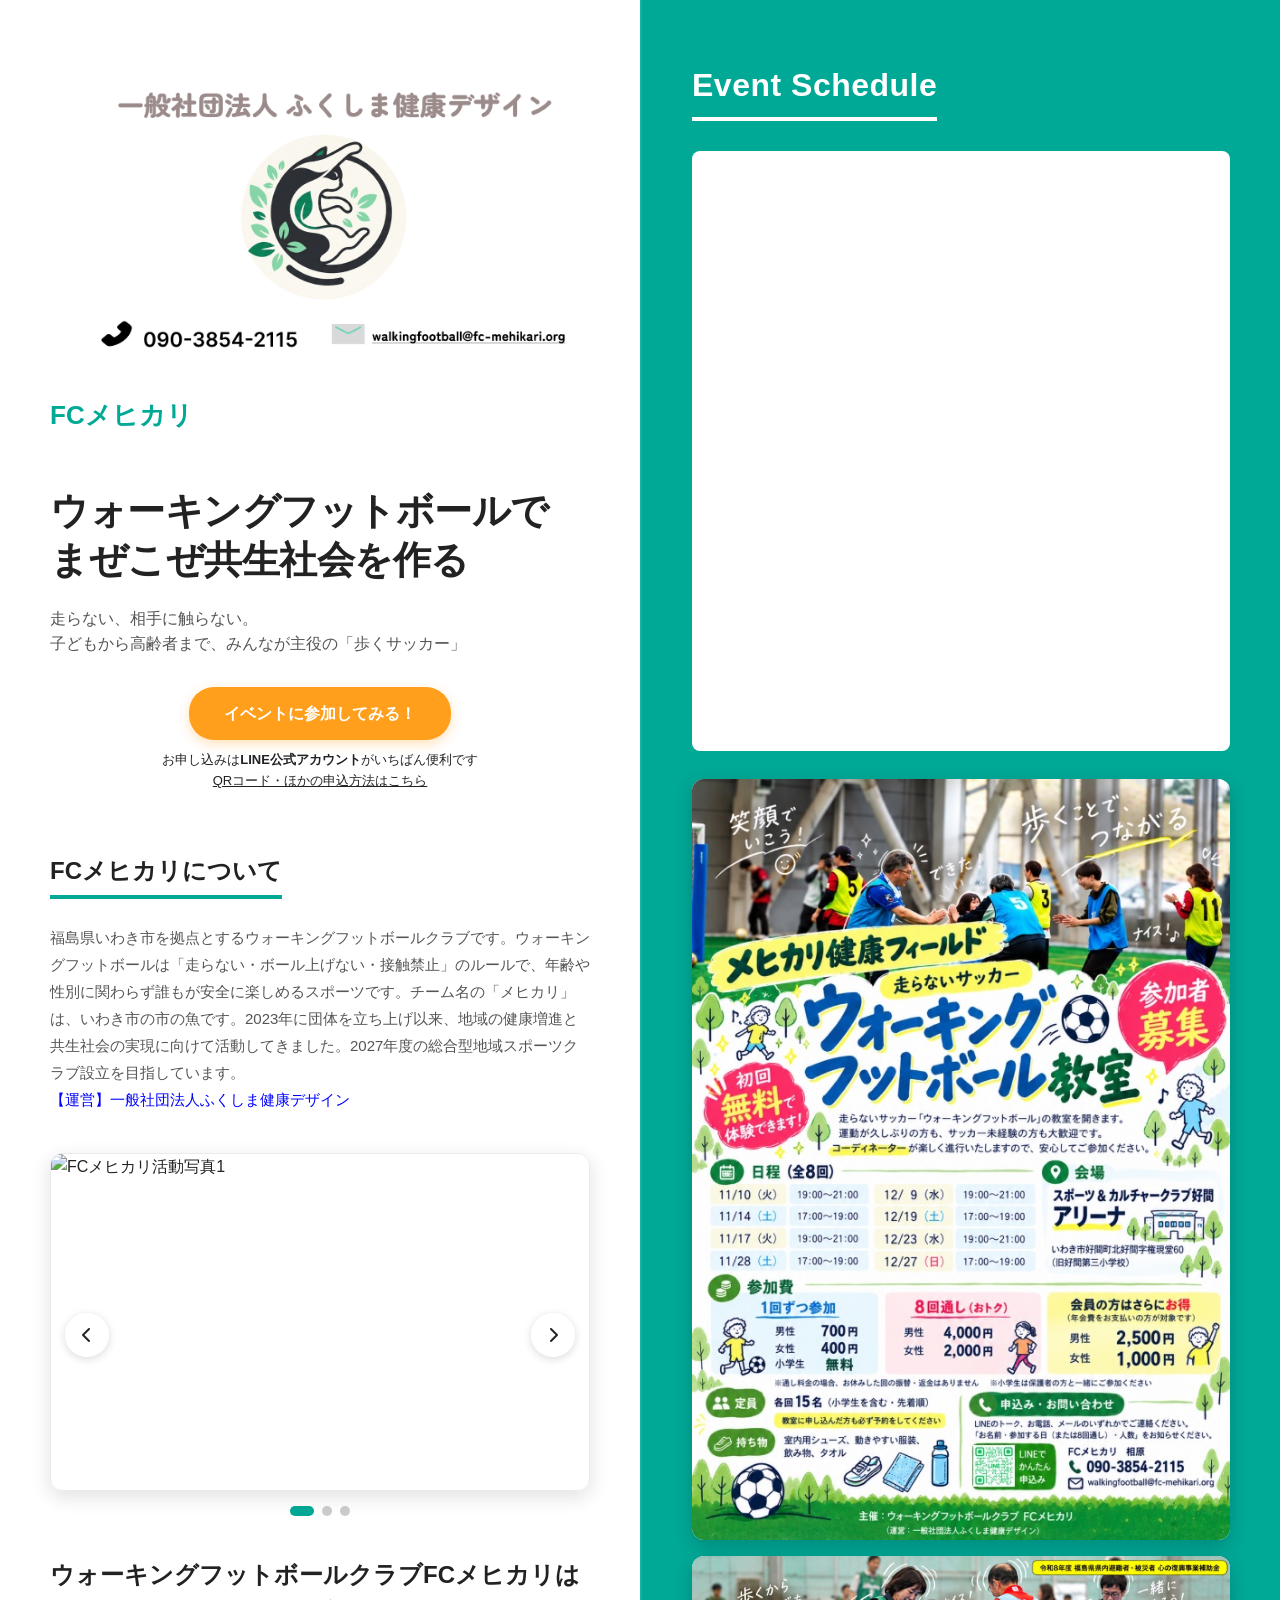
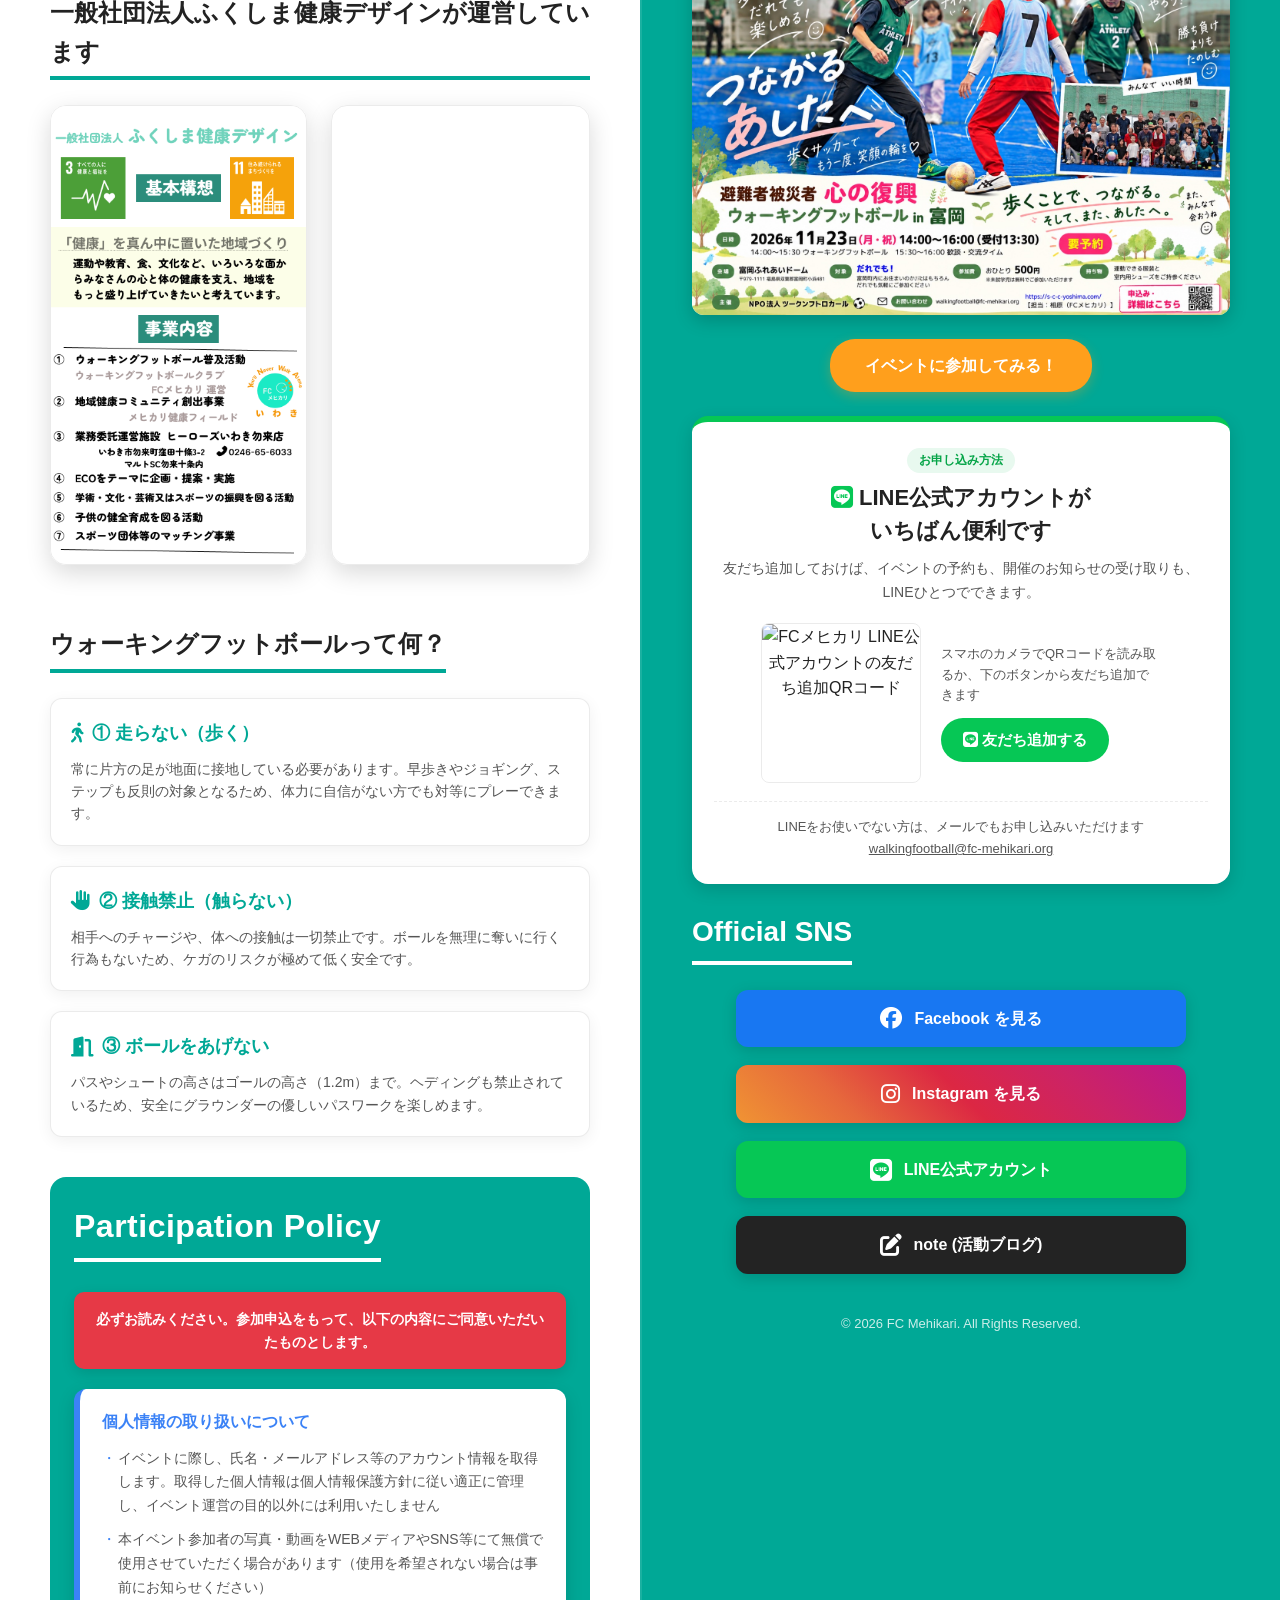
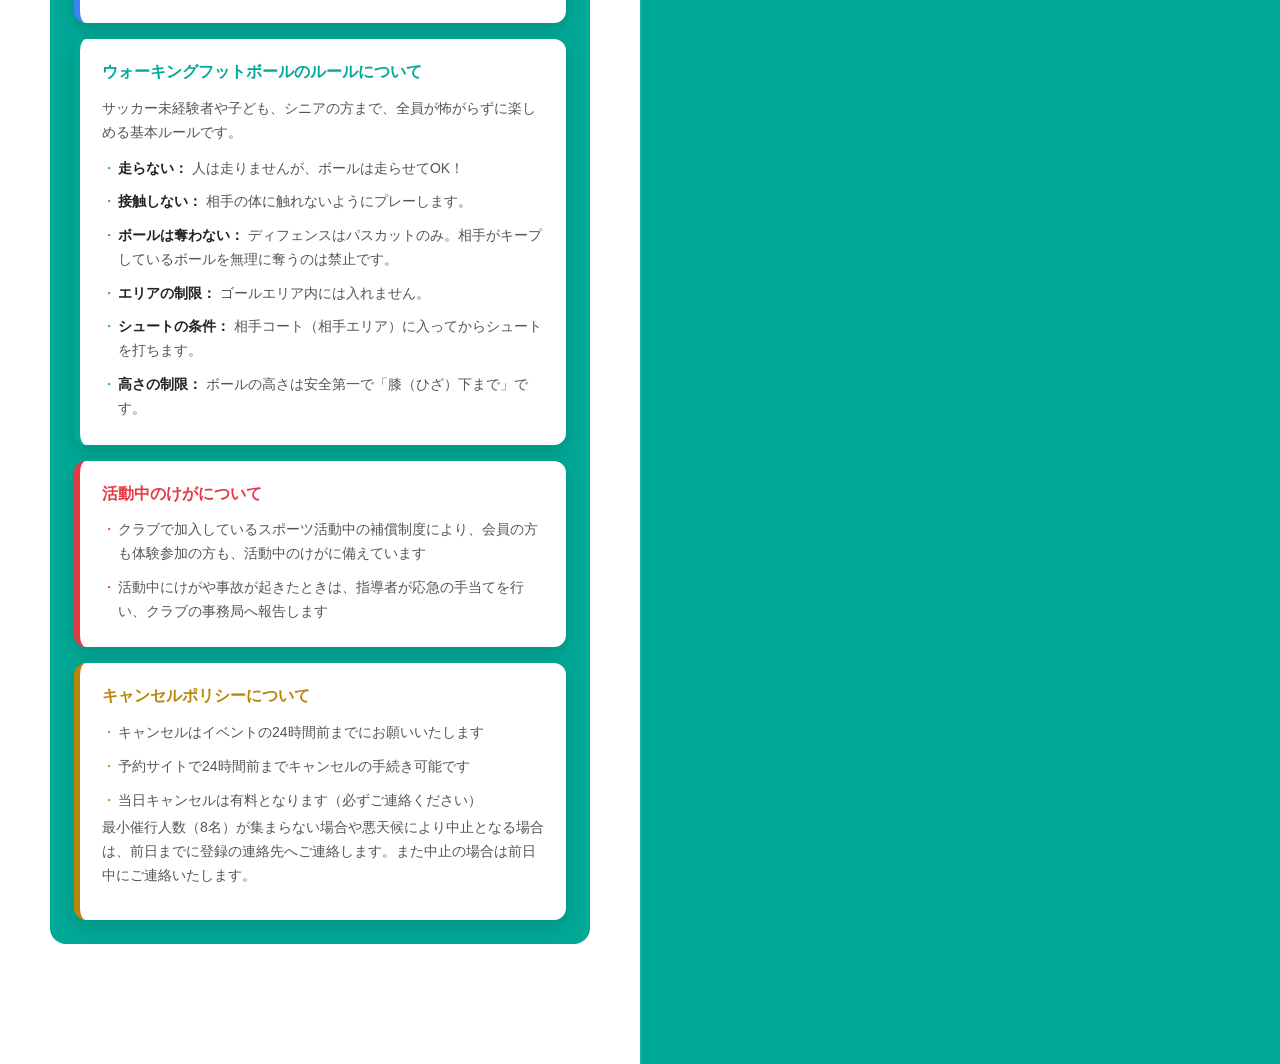
==== index.html @ 2cce02af "LINE公式アカウントでの申込案内とQRコードを追加 - 右列の参加ボタン下に「LINE公式アカウントがいちばん便利です」のカード（QR・友だち追加ボタン・メールでの申込）を追加 - 左列ヒーローの注" ====
<!doctype html>
<html lang="ja">
  <head>
    <meta charset="UTF-8" />
  <!-- Google tag (gtag.js) -->
  <script async src="https://www.googletagmanager.com/gtag/js?id=G-ZJ914C4B0Y"></script>
  <script>
    window.dataLayer = window.dataLayer || [];
    function gtag(){dataLayer.push(arguments);}
    gtag('js', new Date());
    gtag('config', 'G-ZJ914C4B0Y');
  </script>
    <meta name="viewport" content="width=device-width, initial-scale=1.0" />

    <!-- SNSシェア時のサムネイル（OGP）設定 -->
    <meta
      property="og:title"
      content="FC Mehikari | ウォーキングフットボールでまぜこぜ共生社会を作る"
    />
    <meta
      property="og:description"
      content="走らない、相手に触らない。子どもから高齢者まで、みんなが主役の「歩くサッカー」"
    />
    <meta
      property="og:url"
      content="https://belocump.github.io/fc-mehikari-lp/"
    />
    <meta
      property="og:image"
      content="https://belocump.github.io/fc-mehikari-lp//img/samnail.png"
    />
    <meta property="og:type" content="website" />
    <meta name="twitter:card" content="summary_large_image" />
    <meta
      name="twitter:image"
      content="https://belocump.github.io/fc-mehikari-lp/img/samnail.png"
    />

    <title>
      FC Mehikari | ウォーキングフットボールでまぜこぜ共生社会を作る
    </title>

    <link
      rel="stylesheet"
      href="https://cdnjs.cloudflare.com/ajax/libs/font-awesome/6.4.0/css/all.min.css"
    />

    <link rel="icon" href="img/logo.png" />
    <link rel="stylesheet" href="style.css" />
  </head>
  <body>
    <div class="page-wrapper">
      <div class="left-content">
        <div class="brand-header">
          <a
            class="brand-card"
            href="https://www.facebook.com/profile.php?id=61557723502085&locale=ja_JP"
            target="_blank"
            rel="noopener"
          >
            <img
              src="img/kenko-design-card.png"
              alt="一般社団法人ふくしま健康デザイン 名刺（Facebookページへ）"
            />
          </a>
          <div class="brand-logo-area">
            <h1>FCメヒカリ</h1>
          </div>
        </div>

        <div class="hero-section">
          <h2>ウォーキングフットボールで<br />まぜこぜ共生社会を作る</h2>
          <p>
            走らない、相手に触らない。<br />子どもから高齢者まで、みんなが主役の「歩くサッカー」
          </p>
          <a
            href="https://line-harness-mehikari.barazyuuzi2000.workers.dev/o?liffId=2011760967-pE8Cflor&amp;page=event&amp;id=38e8ca1e-dfea-4890-92be-a9a872fa78ce"
            class="btn-orange-cta"
            target="_blank"
            rel="noopener"
            >イベントに参加してみる！</a
          >
          <p class="cta-note">
            お申し込みは<strong>LINE公式アカウント</strong>がいちばん便利です<br />
            <a href="#line-apply">QRコード・ほかの申込方法はこちら</a>
          </p>
        </div>

        <div class="about-block">
          <h3 class="sub-heading">FCメヒカリについて</h3>
          <div class="about-text-block">
            <p>
              福島県いわき市を拠点とするウォーキングフットボールクラブです。ウォーキングフットボールは「走らない・ボール上げない・接触禁止」のルールで、年齢や性別に関わらず誰もが安全に楽しめるスポーツです。チーム名の「メヒカリ」は、いわき市の市の魚です。2023年に団体を立ち上げ以来、地域の健康増進と共生社会の実現に向けて活動してきました。2027年度の総合型地域スポーツクラブ設立を目指しています。
              <br /><span style="color: blue">【運営】一般社団法人ふくしま健康デザイン</span>
            </p>
          </div>
        </div>

        <div class="carousel-section">
          <button class="carousel-arrow arrow-left" onclick="moveSlide(-1)">
            <i class="fas fa-chevron-left"></i>
          </button>
          <button class="carousel-arrow arrow-right" onclick="moveSlide(1)">
            <i class="fas fa-chevron-right"></i>
          </button>
          <div class="carousel-viewport">
            <div class="carousel-container" id="carouselContainer">
              <div class="carousel-slide">
                <img src="img/photo1.png" alt="FCメヒカリ活動写真1" />
              </div>
              <div class="carousel-slide">
                <img src="img/photo2.png" alt="FCメヒカリ活動写真2" />
              </div>
              <div class="carousel-slide">
                <img src="img/photo3.png" alt="FCメヒカリ活動写真3" />
              </div>
            </div>
          </div>
          <div class="carousel-dots">
            <div class="dot active" onclick="setSlide(0)"></div>
            <div class="dot" onclick="setSlide(1)"></div>
            <div class="dot" onclick="setSlide(2)"></div>
          </div>
        </div>

        <div class="video-section">
          <h3 class="sub-heading">
            ウォーキングフットボールクラブFCメヒカリは<br />一般社団法人ふくしま健康デザインが運営しています
          </h3>
          <div class="video-profile-flex">
            <div class="profile-image-wrapper">
              <a
                href="https://lit.link/taiseiaihara"
                target="_blank"
                rel="noopener noreferrer"
              >
                <img
                  src="img/profile1.png"
                  alt="プロフィール写真"
                  class="profile-img"
                />
              </a>
            </div>
            <div class="video-player-wrapper">
              <iframe
                src="https://www.youtube.com/embed/N2f1GFqPeIk"
                title="FCメヒカリ ウォーキングフットボールショート動画"
                allow="
                  accelerometer;
                  autoplay;
                  clipboard-write;
                  encrypted-media;
                  gyroscope;
                  picture-in-picture;
                  web-share;
                "
                allowfullscreen
              ></iframe>
            </div>
          </div>
        </div>

        <div class="rule-container">
          <h3 class="sub-heading">ウォーキングフットボールって何？</h3>

          <div class="rule-card">
            <div class="rule-card-title">
              <i class="fas fa-walking"></i> ① 走らない（歩く）
            </div>
            <p>
              常に片方の足が地面に接地している必要があります。早歩きやジョギング、ステップも反則の対象となるため、体力に自信がない方でも対等にプレーできます。
            </p>
          </div>

          <div class="rule-card">
            <div class="rule-card-title">
              <i class="fas fa-hand-paper"></i> ② 接触禁止（触らない）
            </div>
            <p>
              相手へのチャージや、体への接触は一切禁止です。ボールを無理に奪いに行く行為もないため、ケガのリスクが極めて低く安全です。
            </p>
          </div>

          <div class="rule-card">
            <div class="rule-card-title">
              <i class="fas fa-door-open"></i> ③ ボールをあげない
            </div>
            <p>
              パスやシュートの高さはゴールの高さ（1.2m）まで。ヘディングも禁止されているため、安全にグラウンダーの優しいパスワークを楽しめます。
            </p>
          </div>
        </div>

        <div class="policy-section">
          <h3 class="right-section-title">Participation Policy</h3>

          <p class="policy-lead">
            必ずお読みください。参加申込をもって、以下の内容にご同意いただいたものとします。
          </p>

          <div class="policy-card policy-card-privacy">
            <div class="policy-card-title">個人情報の取り扱いについて</div>
            <ul class="policy-list">
              <li>
                イベントに際し、氏名・メールアドレス等のアカウント情報を取得します。取得した個人情報は個人情報保護方針に従い適正に管理し、イベント運営の目的以外には利用いたしません
              </li>
              <li>
                本イベント参加者の写真・動画をWEBメディアやSNS等にて無償で使用させていただく場合があります（使用を希望されない場合は事前にお知らせください）
              </li>
            </ul>
          </div>

          <div class="policy-card policy-card-rules">
            <div class="policy-card-title">
              ウォーキングフットボールのルールについて
            </div>
            <p class="policy-card-text">
              サッカー未経験者や子ども、シニアの方まで、全員が怖がらずに楽しめる基本ルールです。
            </p>
            <ul class="policy-list">
              <li>
                <strong>走らない：</strong>
                人は走りませんが、ボールは走らせてOK！
              </li>
              <li>
                <strong>接触しない：</strong>
                相手の体に触れないようにプレーします。
              </li>
              <li>
                <strong>ボールは奪わない：</strong>
                ディフェンスはパスカットのみ。相手がキープしているボールを無理に奪うのは禁止です。
              </li>
              <li>
                <strong>エリアの制限：</strong> ゴールエリア内には入れません。
              </li>
              <li>
                <strong>シュートの条件：</strong>
                相手コート（相手エリア）に入ってからシュートを打ちます。
              </li>
              <li>
                <strong>高さの制限：</strong>
                ボールの高さは安全第一で「膝（ひざ）下まで」です。
              </li>
            </ul>
          </div>

          <div class="policy-card policy-card-injury">
            <div class="policy-card-title">活動中のけがについて</div>
            <ul class="policy-list">
              <li>
                クラブで加入しているスポーツ活動中の補償制度により、会員の方も体験参加の方も、活動中のけがに備えています
              </li>
              <li>
                活動中にけがや事故が起きたときは、指導者が応急の手当てを行い、クラブの事務局へ報告します
              </li>
            </ul>
          </div>

          <div class="policy-card policy-card-cancel">
            <div class="policy-card-title">キャンセルポリシーについて</div>
            <ul class="policy-list">
              <li>キャンセルはイベントの24時間前までにお願いいたします</li>
              <li>予約サイトで24時間前までキャンセルの手続き可能です</li>
              <li>当日キャンセルは有料となります（必ずご連絡ください）</li>
            </ul>
            <p class="policy-card-text">
              最小催行人数（8名）が集まらない場合や悪天候により中止となる場合は、前日までに登録の連絡先へご連絡します。また中止の場合は前日中にご連絡いたします。
            </p>
          </div>
        </div>
      </div>

      <div class="right-content" id="events">
        <div class="schedule-section">
          <h3 class="right-section-title">Event Schedule</h3>

          <div class="event-calendar" style="margin-bottom: 20px">
            <iframe
              src="https://calendar.google.com/calendar/embed?height=600&wkst=1&ctz=Asia%2FTokyo&mode=AGENDA&showPrint=0&src=d2Fsa2luZ2Zvb3RiYWxsQGZjLW1laGlrYXJpLm9yZw&src=Y18yZWEzZDgwZjdhZDg3NTgwZTFmZTNhOWU0NTU0YWNmNjA1YTBmMGE3Yjg1MDZiYjZiYjg1NjVjZTgxNjA3ZmZjQGdyb3VwLmNhbGVuZGFyLmdvb2dsZS5jb20&src=Y185ZTc5MjliNTZkZTQwZGQxZDU4MmZjODk1OWM2MThhMGY4MWRmYjRmNWU4M2I3MDRlZTZlMjM5ZGUxN2ZiOGYxQGdyb3VwLmNhbGVuZGFyLmdvb2dsZS5jb20&color=%23f4511e&color=%23f4511e&color=%23e4c441"
              title="FCメヒカリ イベントカレンダー"
              loading="lazy"
              scrolling="no"
              style="width: 100%; height: 600px; border: 0; border-radius: 8px; background: #fff"
            ></iframe>
          </div>

          <div class="flyer-list">
            <a href="img/flyer-kyoshitsu.jpg" target="_blank" rel="noopener" class="flyer-item">
              <img src="img/flyer-kyoshitsu.jpg" alt="メヒカリ健康フィールド ウォーキングフットボール教室のチラシ（11月〜12月・全8回、スポーツ＆カルチャークラブ好間アリーナ）" width="595" height="842" loading="lazy" />
            </a>
            <a href="img/flyer-tomioka.jpg" target="_blank" rel="noopener" class="flyer-item">
              <img src="img/flyer-tomioka.jpg" alt="避難者被災者 心の復興ウォーキングフットボールin富岡のチラシ（2026年11月23日、富岡ふれあいドーム）" width="1400" height="933" loading="lazy" />
            </a>
          </div>
          <a
            href="https://line-harness-mehikari.barazyuuzi2000.workers.dev/o?liffId=2011760967-pE8Cflor&amp;page=event&amp;id=38e8ca1e-dfea-4890-92be-a9a872fa78ce"
            class="btn-orange-cta"
            target="_blank"
            rel="noopener"
            >イベントに参加してみる！</a
          >
          <div class="line-apply" id="line-apply">
            <p class="line-apply__label">お申し込み方法</p>
            <h4 class="line-apply__title">
              <i class="fab fa-line"></i> LINE公式アカウントが<br />いちばん便利です
            </h4>
            <p class="line-apply__text">
              友だち追加しておけば、イベントの予約も、開催のお知らせの受け取りも、LINEひとつでできます。
            </p>
            <div class="line-apply__body">
              <img
                class="line-apply__qr"
                src="https://qr-official.line.me/gs/M_927fwrzj_GW.png?oat_content=qr"
                alt="FCメヒカリ LINE公式アカウントの友だち追加QRコード"
                width="180"
                height="180"
                loading="lazy"
              />
              <div class="line-apply__side">
                <p class="line-apply__hint">スマホのカメラでQRコードを読み取るか、下のボタンから友だち追加できます</p>
                <a
                  href="https://line.me/R/ti/p/@927fwrzj"
                  class="line-apply__btn"
                  target="_blank"
                  rel="noopener"
                  ><i class="fab fa-line"></i> 友だち追加する</a
                >
              </div>
            </div>
            <p class="line-apply__other">
              LINEをお使いでない方は、メールでもお申し込みいただけます<br />
              <a href="mailto:walkingfootball@fc-mehikari.org">walkingfootball@fc-mehikari.org</a>
            </p>
          </div>
        </div>
        <!-- <div class="google-calendar-card">
            <iframe
              title="Calendar"
              src="https://calendar.google.com/calendar/embed?src=c_2ea3d80f7ad87580e1fe3a9e4554acf605a0f0a7b8506bb6bb8565ce81607ffc%40group.calendar.google.com&ctz=Asia%2FTokyo&mode=AGENDA&showTitle=0&showNav=1&showDate=1&showTabs=0&showPrint=0&showCalendars=0"
              style="width: 100%; height: 550px"
              frameborder="0"
              scrolling="no"
            ></iframe>
          </div>

          <div class="timetree-link-wrapper">
            <a
              href="https://calendar.google.com/calendar/embed?src=c_2ea3d80f7ad87580e1fe3a9e4554acf605a0f0a7b8506bb6bb8565ce81607ffc%40group.calendar.google.com&ctz=Asia%2FTokyo"
              target="_blank"
              class="btn-timetree-app"
            >
              <i class="far fa-calendar-alt"></i> 大きなカレンダーで見る
            </a>
          </div>
        </div> -->
        <!-- 
        <div class="note-rss-section">
          <div class="rss-card">
            <script src="//rss.bloople.net/?url=https%3A%2F%2Fnote.com%2Fbelocump%2Fm%2Fm076b9d88ad03%2Frss&detail=-1&limit=4&showtitle=false&type=js"></script>
          </div>
        </div> -->
        <!-- <iframe
          title="Calendar"
          src="https://timetreeapp.com/public_calendars/fc_mehikari/embed/list?calendar_name=true&frame_color=%232ecc87"
          style="width: 100%; height: 496px; border: none"
        ></iframe> -->
        <br />
        <div class="sns-section" id="sns-section">
          <h3 class="sns-heading">Official SNS</h3>

          <div class="sns-button-list">
            <a
              href="https://www.facebook.com/profile.php?id=61557723502085&locale=ja_JP"
              target="_blank"
              rel="noopener"
              class="sns-row-btn btn-facebook"
            >
              <i class="fab fa-facebook"></i> Facebook を見る
            </a>

            <a
              href="https://www.instagram.com/fc_mehikari/"
              target="_blank"
              class="sns-row-btn btn-insta"
            >
              <i class="fab fa-instagram"></i> Instagram を見る
            </a>

            <a
              href="https://line.me/R/ti/p/@927fwrzj"
              target="_blank"
              class="sns-row-btn btn-line"
            >
              <i class="fab fa-line"></i> LINE公式アカウント
            </a>

            <a
              href="https://note.com/belocump/m/m459df75d0b14"
              target="_blank"
              class="sns-row-btn btn-note"
            >
              <i class="fas fa-edit"></i> note (活動ブログ)
            </a>
          </div>
        </div>

        <div class="simple-footer">
          <p>&copy; 2026 FC Mehikari. All Rights Reserved.</p>
        </div>
      </div>
    </div>

    <script src="script.js"></script>
  </body>
</html>
---- style.css ----
/* ==========================================================================
   FC Mehikari LP - メインスタイルシート (style.css)
   ========================================================================== */

/* 変数定義（カラーシステム） */
:root {
  --bg-main: #00a896; /* Figma右側背景：鮮やかなエメラルドグリーン */
  --bg-left: #ffffff; /* Figma左側背景：ホワイト */
  --text-dark: #222222; /* メイン文字色 */
  --text-muted: #555555; /* 補足文字色 */
  --accent-orange: #ff9f1c; /* ボタン用のオレンジ */
  --border-light: rgba(0, 0, 0, 0.08);
}

/* 全体リセット・共通設定 */
* {
  box-sizing: border-box;
  margin: 0;
  padding: 0;
}

body {
  font-family:
    "Helvetica Neue", Arial, "Consolas", "Hiragino Kaku Gothic ProN",
    "Hiragino Sans", Meiryo, sans-serif;
  line-height: 1.6;
  color: var(--text-dark);
  background-color: var(--bg-left);
  -webkit-text-size-adjust: 100%;
}

/* 2画面分割レイアウト構造（PC環境用ベース） */
.page-wrapper {
  display: block;
  width: 100%;
}

@media (min-width: 992px) {
  .page-wrapper {
    display: table;
    table-layout: fixed;
    width: 100%;
  }
  .left-content {
    display: table-cell;
    width: 50%;
    vertical-align: top;
    background-color: var(--bg-left);
    padding: 40px 50px 80px 50px;
  }
  .right-content {
    display: table-cell;
    width: 50%;
    vertical-align: top;
    background-color: var(--bg-main);
    color: #ffffff;
    padding: 60px 50px 80px 50px;
    border-left: 2px solid rgba(255, 255, 255, 0.1);
  }
}

/* スマホ・タブレット環境用の調整 */
@media (max-width: 991px) {
  .left-content {
    padding: 30px 20px 60px 20px;
    background-color: var(--bg-left);
  }
  .right-content {
    padding: 60px 20px 80px 20px;
    background-color: var(--bg-main);
    color: #ffffff;
  }
}

/* --------------------------------------------------------------------------
   左側コンテンツ用スタイル（メッセージ、紹介、ルール）
   -------------------------------------------------------------------------- */

/* ブランドヘッダー */
.brand-header {
  display: block;
  margin-bottom: 50px;
}

.brand-card {
  display: block;
  max-width: none;
  width: 100%;
  margin-bottom: 24px;
}

.brand-card img {
  display: block;
  width: 100%;
  border-radius: 8px;
}

.brand-logo-area {
  display: block;
  text-align: left;
}

.brand-logo-area h1 {
  font-size: 26px;
  color: var(--bg-main);
  font-weight: bold;
  display: inline-block;
}

/* メインキャッチコピー */
.hero-section {
  margin-bottom: 60px;
  text-align: center;
}

.hero-section h2 {
  font-size: 38px;
  line-height: 1.3;
  color: var(--text-dark);
  margin-bottom: 20px;
  font-weight: 800;
  letter-spacing: -0.5px;
  text-align: left;
}

.hero-section p {
  font-size: 16px;
  color: var(--text-muted);
  margin-bottom: 30px;
  font-weight: 500;
  text-align: left;
}

/* オレンジ色のCTAボタン */
.btn-orange-cta {
  display: block;
  width: fit-content;
  margin: 0 auto;
  background-color: var(--accent-orange);
  color: #ffffff;
  padding: 14px 35px;
  border-radius: 25px;
  text-decoration: none;
  font-weight: bold;
  font-size: 16px;
  box-shadow: 0 4px 12px rgba(255, 159, 28, 0.3);
  transition:
    transform 0.2s,
    background-color 0.2s;
  text-align: center;
}

.btn-orange-cta:hover {
  transform: translateY(-2px);
  background-color: #ffb03a;
}

/* CTAボタン下の注記 */
.cta-note,
.hero-section .cta-note {
  margin: 10px 0 0;
  text-align: center;
  font-size: 13px;
  font-weight: 500;
  color: var(--text-dark);
}

.cta-note a {
  color: inherit;
  text-decoration: underline;
}

/* セクション小見出し */
.sub-heading {
  font-size: 24px;
  color: var(--text-dark);
  margin-bottom: 25px;
  font-weight: bold;
  display: inline-block;
  border-bottom: 4px solid var(--bg-main);
  padding-bottom: 5px;
}

.about-text-block {
  font-size: 15px;
  color: var(--text-muted);
  line-height: 1.8;
  margin-bottom: 40px;
}

/* 写真カルーセル（スライドショー） */
.carousel-section {
  margin-bottom: 40px;
  position: relative;
}

.carousel-viewport {
  position: relative;
  width: 100%;
  height: auto;
  aspect-ratio: 16 / 10;
  overflow: hidden;
  border-radius: 12px;
  box-shadow: 0 6px 20px rgba(0, 0, 0, 0.12);
  border: 1px solid var(--border-light);
}

.carousel-container {
  display: flex;
  width: 300%;
  height: 100%;
  transition: transform 0.5s ease-in-out;
}

.carousel-slide {
  width: 33.3333%;
  height: 100%;
}

.carousel-slide img {
  width: 100%;
  height: 100%;
  object-fit: cover;
  display: block;
}

/* カルーセルの矢印 */
.carousel-arrow {
  position: absolute;
  top: 50%;
  transform: translateY(-50%);
  background-color: rgba(255, 255, 255, 0.85);
  color: var(--text-dark);
  border: none;
  width: 44px;
  height: 44px;
  border-radius: 50%;
  cursor: pointer;
  display: flex;
  align-items: center;
  justify-content: center;
  font-size: 16px;
  box-shadow: 0 2px 8px rgba(0, 0, 0, 0.15);
  transition:
    background-color 0.2s,
    color 0.2s;
  z-index: 5;
}

.carousel-arrow:hover {
  background-color: var(--bg-main);
  color: #ffffff;
}

.arrow-left {
  left: 15px;
}
.arrow-right {
  right: 15px;
}

/* カルーセルのインジケーター（ドット） */
.carousel-dots {
  display: flex;
  justify-content: center;
  gap: 8px;
  margin-top: 15px;
}

.dot {
  width: 10px;
  height: 10px;
  border-radius: 50%;
  background-color: #cccccc;
  cursor: pointer;
  transition: background-color 0.2s;
}

.dot.active {
  background-color: var(--bg-main);
  width: 24px;
  border-radius: 5px;
}

/* YouTubeショート動画埋め込みプレイヤー枠 */
.video-section {
  margin-bottom: 60px;
}

.video-profile-flex {
  display: flex;
  gap: 24px; /* 動画と画像の間の隙間 */
  align-items: stretch; /* 子要素（動画と画像）の高さを揃える */
  justify-content: center; /* コンテンツ全体を中央揃えにする */
}

.profile-image-wrapper {
  flex: 1;
  max-width: 340px;
  aspect-ratio: 9 / 16; /* 動画プレイヤーと同じ比率に固定 */
}

.profile-image-wrapper a {
  display: block;
  height: 100%;
}

.profile-img {
  width: 100%;
  height: 100%;
  object-fit: cover; /* 枠に合わせて画像を切り抜き、歪みを防ぐ */
  display: block;
  border-radius: 16px;
  box-shadow: 0 8px 24px rgba(0, 0, 0, 0.15);
  border: 1px solid var(--border-light);
}

.video-player-wrapper {
  flex: 1;
  max-width: 340px;
  margin: 0; /* 中央寄せを解除 */
  width: 100%;
  aspect-ratio: 9 / 16; /* ショート動画の縦長黄金比率 */
  position: relative;
  border-radius: 16px;
  overflow: hidden;
  box-shadow: 0 8px 24px rgba(0, 0, 0, 0.15);
  border: 1px solid var(--border-light);
}

.video-player-wrapper iframe {
  position: absolute;
  top: 0;
  left: 0;
  width: 100%;
  height: 100%;
  border: none;
}

/* 安心ルールのカード表現 */
.rule-container {
  margin-bottom: 40px;
}

.rule-card {
  background-color: #ffffff;
  padding: 20px;
  border-radius: 12px;
  box-shadow: 0 4px 16px rgba(0, 0, 0, 0.06);
  border: 1px solid var(--border-light);
  margin-bottom: 20px;
  text-align: left;
}

.rule-card-title {
  font-size: 18px;
  font-weight: bold;
  color: var(--bg-main);
  margin-bottom: 10px;
  display: flex;
  align-items: center;
  gap: 8px;
}

.rule-card-title i {
  font-size: 20px;
}

.rule-card p {
  font-size: 14px;
  color: var(--text-muted);
  line-height: 1.6;
}

/* --------------------------------------------------------------------------
   右側コンテンツ用スタイル（TimeTreeカレンダー、SNS連携）
   -------------------------------------------------------------------------- */

/* セクションタイトル */
.right-section-title {
  font-size: 32px;
  font-weight: bold;
  color: #ffffff;
  margin-bottom: 30px;
  letter-spacing: 0.5px;
  display: inline-block;
  border-bottom: 4px solid #ffffff;
  padding-bottom: 6px;
}

/* 参加ポリシー */
.policy-section {
  margin-bottom: 40px;
  padding: 24px;
  border-radius: 16px;
  background-color: rgba(0, 0, 0, 0.2);
}

.policy-lead {
  font-weight: bold;
  font-size: 14px;
  line-height: 1.6;
  color: #ffffff;
  text-align: center;
  margin-bottom: 20px;
  padding: 16px 18px;
  background-color: #e63946;
  border-radius: 10px;
  box-shadow: 0 4px 14px rgba(0, 0, 0, 0.12);
}

/* ポリシーカード（種類ごとに色分け） */
.policy-card {
  background-color: #ffffff;
  color: var(--text-dark);
  padding: 20px 22px;
  border-radius: 12px;
  box-shadow: 0 6px 18px rgba(0, 0, 0, 0.14);
  border-left: 6px solid var(--card-accent, var(--bg-main));
  text-align: left;
  margin-bottom: 16px;
}

.policy-card:last-child {
  margin-bottom: 0;
}

.policy-card-title {
  font-size: 16px;
  font-weight: bold;
  color: var(--card-accent, var(--bg-main));
  margin-bottom: 12px;
}

.policy-card-text {
  font-size: 14px;
  color: var(--text-muted);
  line-height: 1.7;
  margin-bottom: 12px;
}

.policy-list {
  list-style: none;
  padding-left: 0;
  margin-bottom: 4px;
}

.policy-list li {
  position: relative;
  font-size: 14px;
  color: var(--text-muted);
  line-height: 1.7;
  margin-bottom: 10px;
  padding-left: 16px;
}

.policy-list li:last-child {
  margin-bottom: 0;
}

.policy-list li::before {
  content: "・";
  position: absolute;
  left: 0;
  top: 0;
  color: var(--card-accent, var(--bg-main));
}

.policy-list li strong {
  color: var(--text-dark);
}

/* カード種別ごとのアクセントカラー */
.policy-card-privacy {
  --card-accent: #3b82f6;
}
.policy-card-rules {
  --card-accent: var(--bg-main);
}
.policy-card-injury {
  --card-accent: #e63946;
}
.policy-card-cancel {
  --card-accent: #b8860b;
}

/* TimeTreeカレンダーカード */
.timetree-card {
  background-color: #ffffff;
  padding: 12px;
  border-radius: 16px;
  box-shadow: 0 8px 24px rgba(0, 0, 0, 0.12);
  margin-bottom: 30px;
  overflow: hidden;
}

.timetree-card iframe {
  width: 100%;
  border: none;
  display: block;
}

.timetree-link-wrapper {
  text-align: center;
  margin-bottom: 60px;
}

/* TimeTreeアプリボタン（白丸ボタン） */
.btn-timetree-app {
  display: inline-block;
  background-color: #ffffff;
  color: var(--bg-main);
  padding: 12px 35px;
  border-radius: 30px;
  text-decoration: none;
  font-weight: bold;
  font-size: 15px;
  box-shadow: 0 4px 15px rgba(0, 0, 0, 0.1);
  transition: transform 0.2s;
}

.btn-timetree-app:hover {
  transform: translateY(-2px);
  background-color: #f5f5f5;
}

.btn-timetree-app i {
  margin-right: 6px;
}

/* SNS見出し */
.sns-heading {
  font-size: 28px;
  font-weight: bold;
  color: #ffffff;
  margin-bottom: 25px;
  display: inline-block;
  border-bottom: 4px solid #ffffff;
  padding-bottom: 6px;
}

/* SNSボタンリスト */
.sns-button-list {
  display: block;
  max-width: 450px;
  margin: 0 auto; /* ➔ 左右の余白を自動調整して、中身を「中央揃え」にする魔法のコード */
}

.sns-row-btn {
  display: flex;
  align-items: center;
  justify-content: center;
  gap: 12px;
  padding: 16px 24px;
  border-radius: 12px;
  text-decoration: none;
  font-weight: bold;
  font-size: 16px;
  color: #ffffff;
  margin-bottom: 18px;
  box-shadow: 0 4px 15px rgba(0, 0, 0, 0.15);
  transition:
    transform 0.2s,
    opacity 0.2s;
  width: 100%;
  text-align: center;
}

.sns-row-btn:hover {
  transform: translateY(-2px);
  opacity: 0.95;
}

.sns-row-btn i {
  font-size: 22px;
}

/* 各SNSのブランドカラー割り当て */
.btn-insta {
  background: linear-gradient(
    45deg,
    #f09433 0%,
    #e6683c 25%,
    #dc2743 50%,
    #cc2366 75%,
    #bc1888 100%
  );
}
.btn-line {
  background-color: #06c755;
}
.btn-note {
  background-color: #232323;
}
.btn-facebook {
  background-color: #1877f2;
}

/* 簡易フッター */
.simple-footer {
  margin-top: 40px;
  font-size: 13px;
  opacity: 0.8;
  text-align: center;
  color: #ffffff;
}

/* --------------------------------------------------------------------------
   スマートフォン（縦長画面）用レスポンシブ微調整
   -------------------------------------------------------------------------- */
@media (max-width: 768px) {
  /* ➔ タイトルの文字サイズを 28px から 「22px」 に小さくし、文字の間隔も少し詰めました */
  .hero-section h2 {
    font-size: 22px !important;
    letter-spacing: -0.5px;
    line-height: 1.4;
  }
  .right-section-title,
  .sns-heading {
    font-size: 24px;
  }
  .sns-button-list {
    max-width: 100%;
  }
  .carousel-arrow {
    width: 36px;
    height: 36px;
    font-size: 14px;
  }
  /* スマホ時は動画プレイヤーが横幅いっぱいに自然に広がるよう、最大制限を解除 */
  .video-profile-flex {
    flex-direction: column; /* 縦並びに変更 */
    align-items: center;
  }
  .video-player-wrapper {
    max-width: 100%;
    padding-bottom: 0;
  }
  .profile-image-wrapper {
    width: 100%;
    max-width: 100%;
    aspect-ratio: auto; /* スマホの縦並びでは比率固定を解除 */
  }
  .profile-img {
    height: auto; /* スマホでは画像全体の比率を優先 */
  }
}

/* style.css の一番下に追記してください */
.btn-litlink {
  background-color: #ffffff; /* lit.linkのシンボルである洗練されたホワイトベース */
  color: #00a896 !important; /* 文字色はエメラルドグリーンにして一体感を演出 */
  border: 2px solid #ffffff;
}
.btn-litlink:hover {
  background-color: rgba(255, 255, 255, 0.9);
  color: #028090 !important;
}

/* ==========================================================================
   RSS 2 HTML(bloople) 専用の着せ替えデザイン（style.css の最下部に上書き）
   ========================================================================== */

.note-rss-section {
  margin-bottom: 60px;
  text-align: center; /* タイトルを中央揃えに */
}

/* 白い角丸カードの土台 */
.rss-card {
  background-color: #ebbebe;
  padding: 10px 24px;
  border-radius: 16px;
  box-shadow: 0 8px 24px rgba(0, 0, 0, 0.12); /* TimeTreeと共通の美しいシャドウ */
  border: 1px solid rgba(0, 0, 0, 0.05);
  max-width: 450px; /* Official SNSボタンの幅とピシッと統一 */
  margin: 0 auto; /* 中央揃え */
  text-align: left; /* 中のテキストは読みやすいように左揃え */
}

/* 外部コードが出力する箇条書き(ul, li)の不要な黒ポチを消し、隙間を整える */
.rss-card ul.feed-items {
  list-style: none !important;
  padding: 0 !important;
  margin: 0 !important;
}

.rss-card li.feed-item {
  border-bottom: 1px solid #eef2f5; /* 少し優しく、なじむ線の色に変更 */
  padding: 24px 0 !important; /* ➔ 上下の余白を1.5倍に広げ、「1行分の隙間」を作りました */
  margin: 0 !important;
  transition: background-color 0.2s;
}

/* ➔ さらに読みやすくするため、記事のタイトル文字自体の上下の隙間も微調整 */
.rss-card li.feed-item a {
  color: #333333 !important;
  text-decoration: none !important;
  font-size: 15px;
  font-weight: 600;
  line-height: 1.6; /* 行間を少し広げてゆったりと */
  display: block;
  transition:
    color 0.2s,
    padding-left 0.2s;
}

/* マウスを乗せた（ホバーした）とき、またはスマホでタップしたときの動き */
.rss-card li.feed-item a:hover {
  color: #00a896 !important; /* FCメヒカリのエメラルドグリーンに変化 */
  padding-left: 4px; /* 右側に少しだけスッと動く、プロっぽい演出 */
}

/* style.css の一番下に追記してください */
.google-calendar-card {
  background-color: #ffffff;
  padding: 12px;
  border-radius: 16px;
  box-shadow: 0 8px 24px rgba(0, 0, 0, 0.12); /* 他のカードと統一した美しいシャドウ */
  margin-bottom: 30px;
  overflow: hidden;
}

/* 左側に移したParticipation Policy（白い見出しが読めるように背景をクラブカラーに） */
.left-content .policy-section {
  background-color: var(--bg-main);
}

/* カレンダー下のチラシ */
.flyer-list {
  display: grid;
  gap: 16px;
  margin-bottom: 24px;
}

.flyer-item {
  display: block;
  border-radius: 12px;
  overflow: hidden;
  box-shadow: 0 6px 18px rgba(0, 0, 0, 0.18);
  background: #ffffff;
}

.flyer-item img {
  display: block;
  width: 100%;
  height: auto;
}

/* LINE公式アカウントでの申込案内（QRコード付き） */
.line-apply {
  margin-top: 24px;
  padding: 24px 22px;
  border-radius: 16px;
  background-color: #ffffff;
  color: var(--text-dark);
  text-align: center;
  box-shadow: 0 6px 18px rgba(0, 0, 0, 0.14);
  border-top: 6px solid #06c755;
}

.line-apply__label {
  display: inline-block;
  margin-bottom: 8px;
  padding: 3px 12px;
  border-radius: 999px;
  background-color: #e8f9ef;
  color: #05a447;
  font-size: 12px;
  font-weight: bold;
}

.line-apply__title {
  font-size: 22px;
  font-weight: bold;
  line-height: 1.5;
  margin-bottom: 10px;
}

.line-apply__title i {
  color: #06c755;
}

.line-apply__text {
  font-size: 14px;
  line-height: 1.7;
  color: var(--text-muted);
  margin-bottom: 18px;
}

.line-apply__body {
  display: flex;
  align-items: center;
  justify-content: center;
  gap: 20px;
  margin-bottom: 18px;
}

.line-apply__qr {
  width: 160px;
  height: 160px;
  flex-shrink: 0;
  border: 1px solid var(--border-light);
  border-radius: 8px;
}

.line-apply__side {
  max-width: 220px;
  text-align: left;
}

.line-apply__hint {
  font-size: 13px;
  line-height: 1.6;
  color: var(--text-muted);
  margin-bottom: 12px;
}

.line-apply__btn {
  display: inline-block;
  padding: 10px 22px;
  border-radius: 25px;
  background-color: #06c755;
  color: #ffffff;
  font-weight: bold;
  font-size: 15px;
  text-decoration: none;
}

.line-apply__btn:hover {
  background-color: #05a447;
}

.line-apply__other {
  padding-top: 14px;
  border-top: 1px dashed var(--border-light);
  font-size: 13px;
  line-height: 1.7;
  color: var(--text-muted);
}

.line-apply__other a {
  color: inherit;
  text-decoration: underline;
}

@media (max-width: 480px) {
  .line-apply__body {
    flex-direction: column;
    gap: 14px;
  }
  .line-apply__side {
    text-align: center;
  }
}
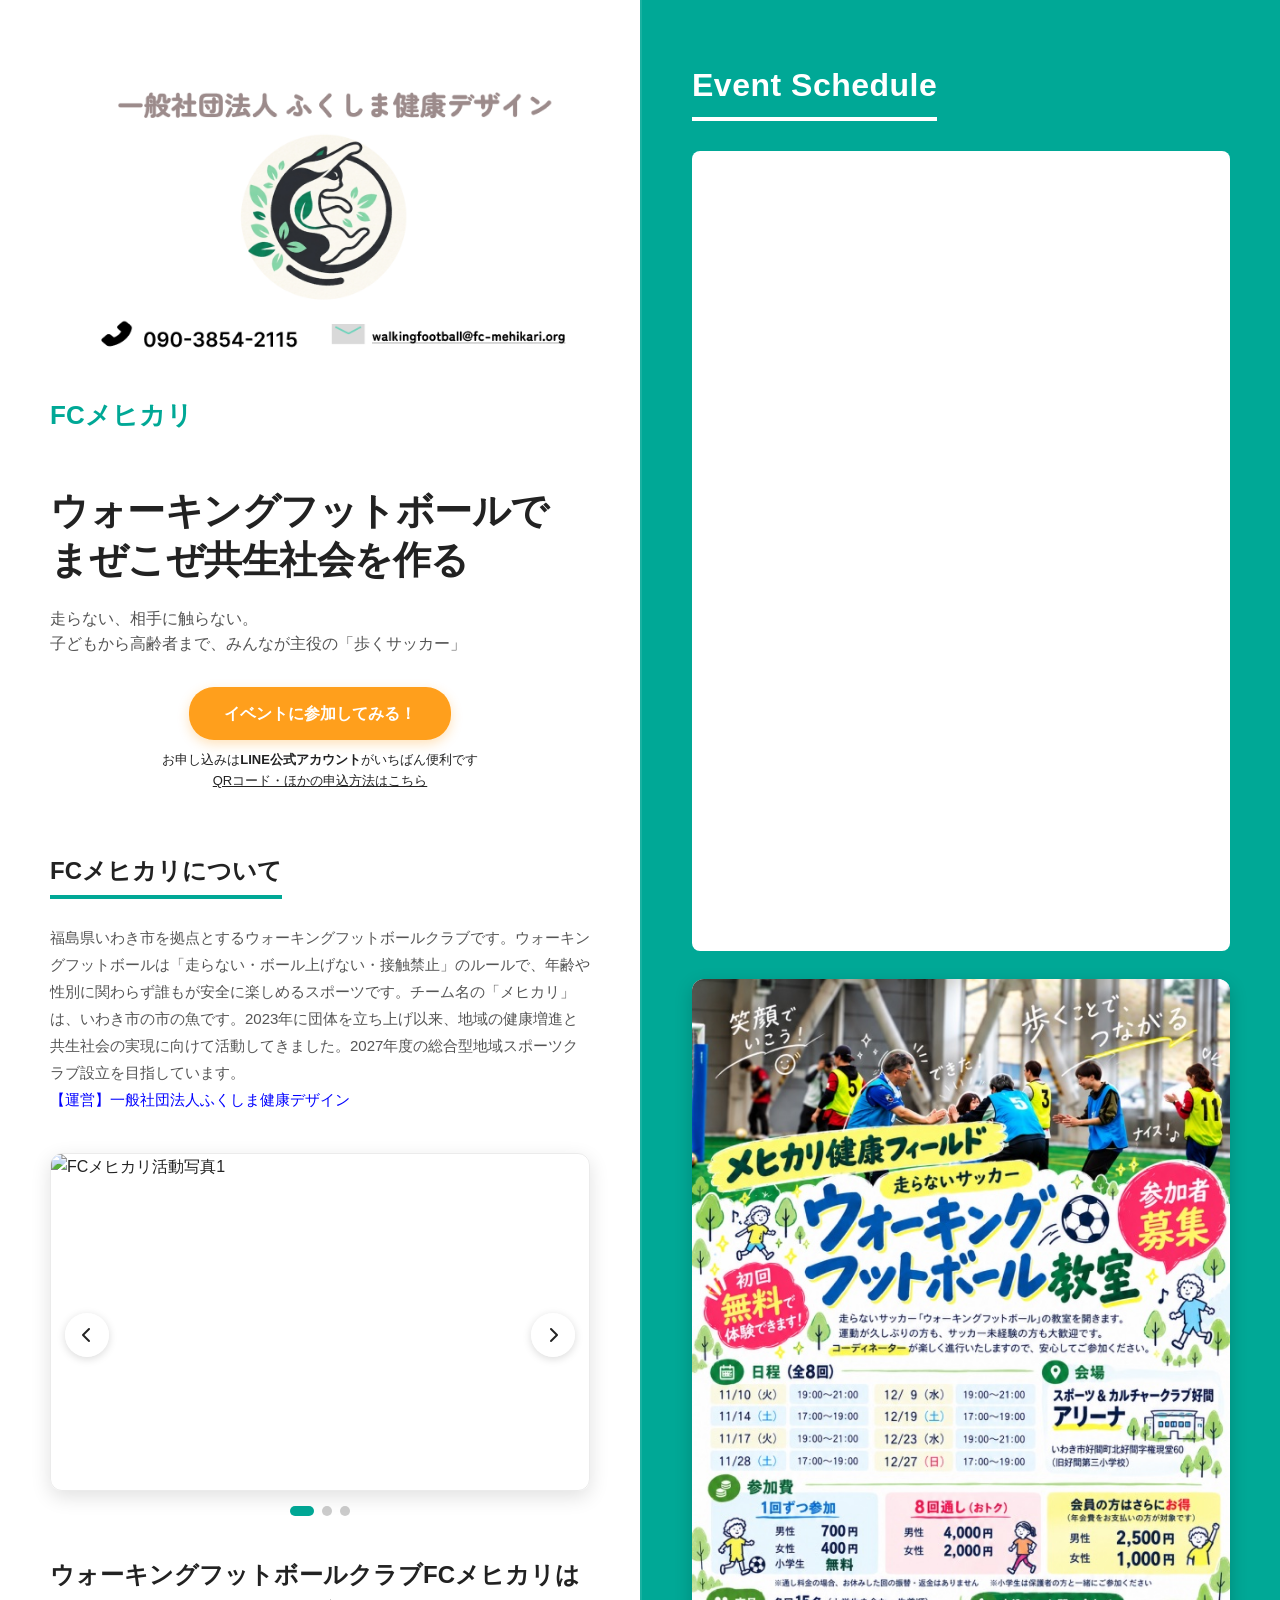
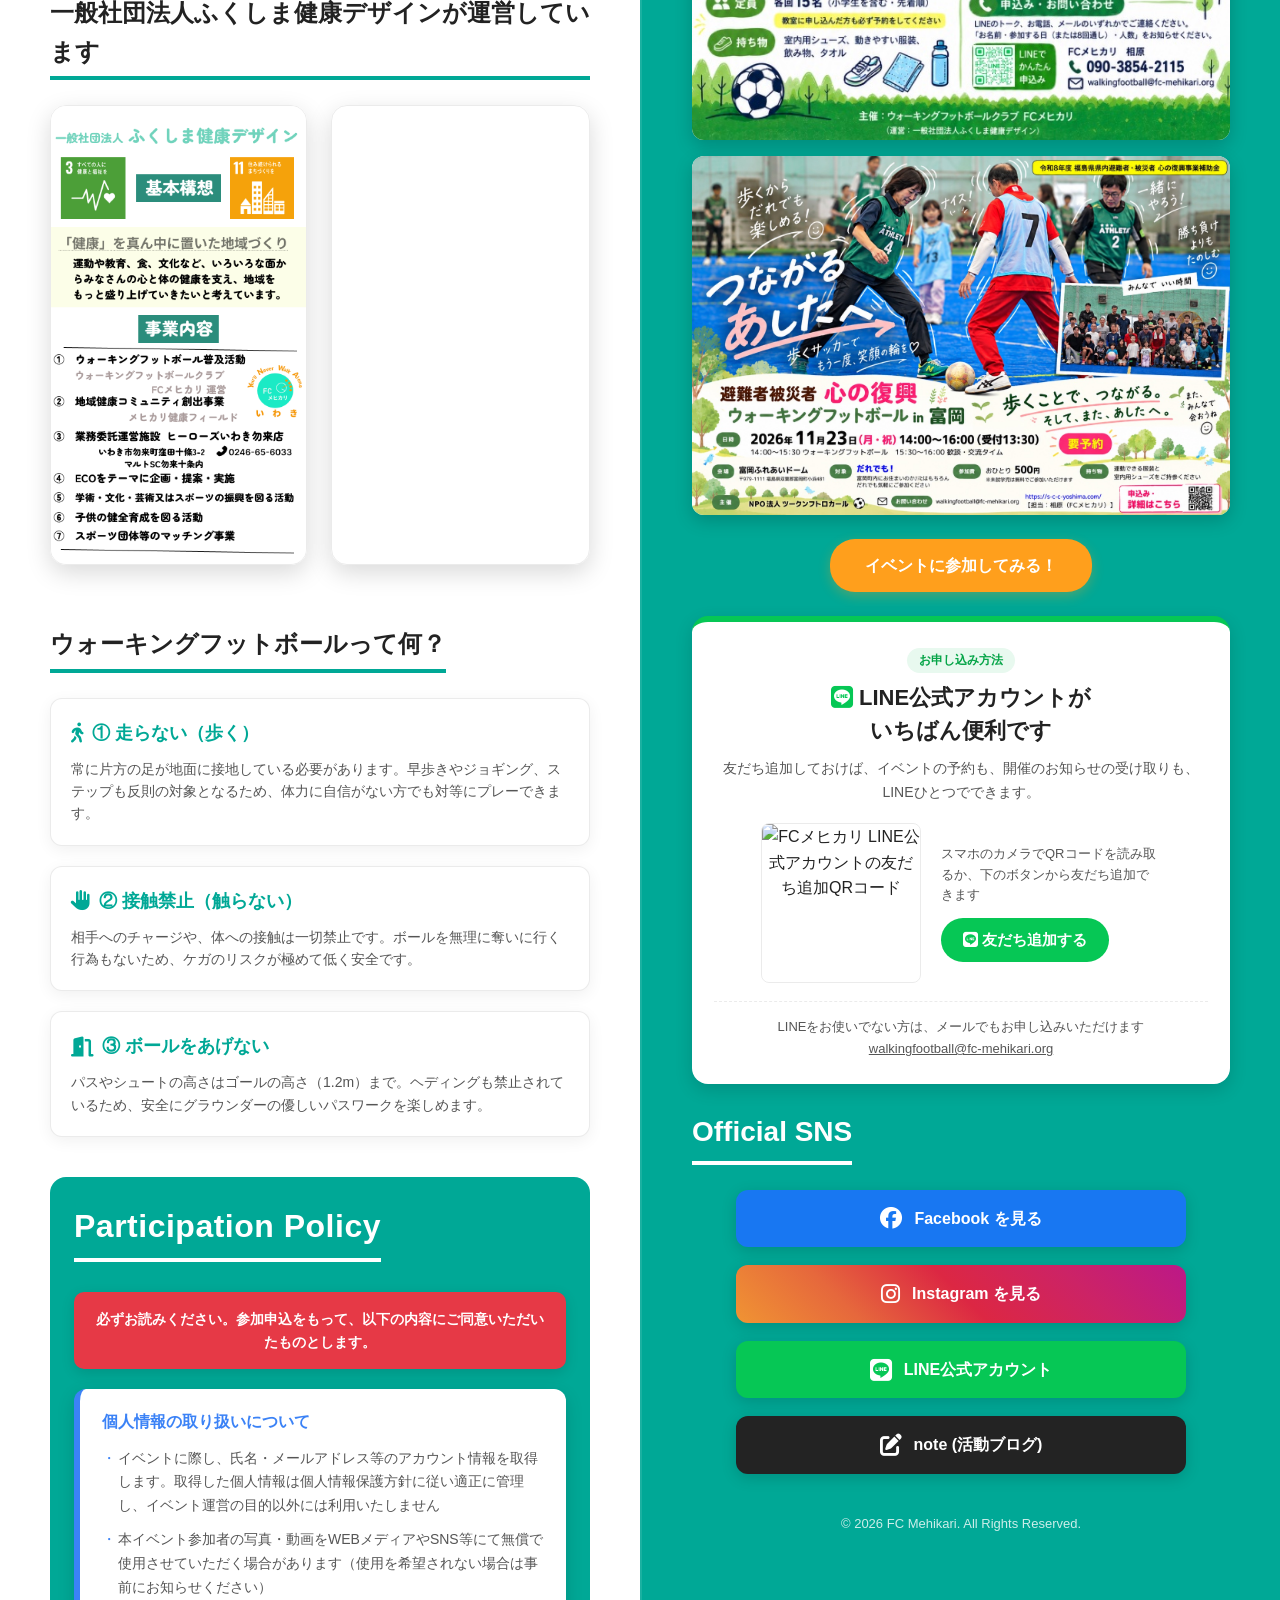
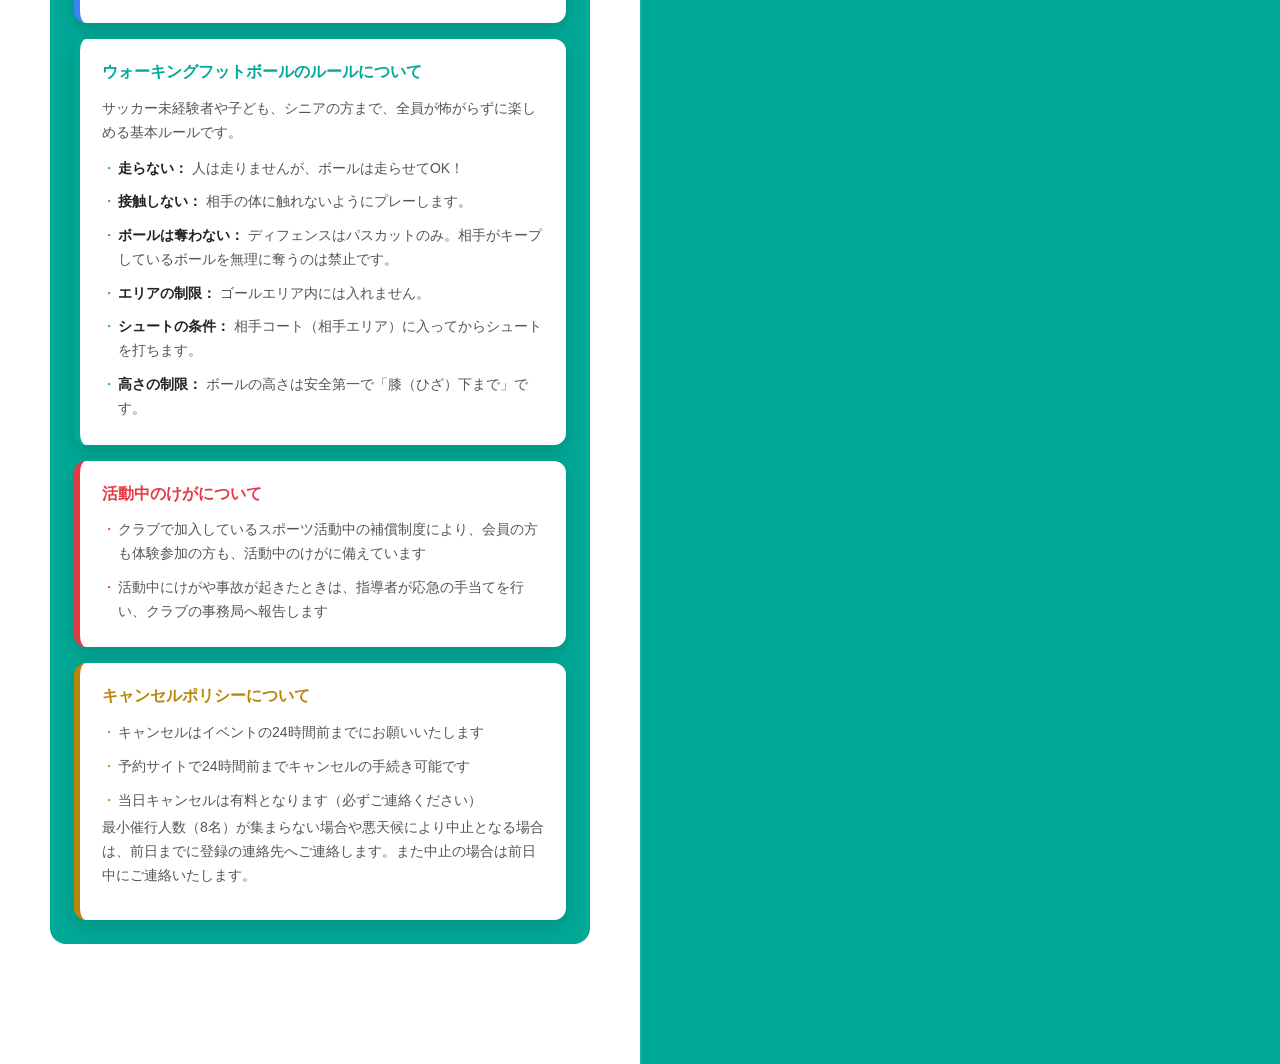
==== commit a8d7be96: "Event Schedule の Googleカレンダーを、ウォーキングフットボールの日程の埋め込みに差し替え - events.fc-mehikari.org/embed/walking-footb" ====
--- a/index.html
+++ b/index.html
@@ -23,22 +23,49 @@
     />
     <meta
       property="og:url"
-      content="https://belocump.github.io/fc-mehikari-lp/"
+      content="https://walking-football.fc-mehikari.org/"
     />
     <meta
       property="og:image"
-      content="https://belocump.github.io/fc-mehikari-lp//img/samnail.png"
+      content="https://walking-football.fc-mehikari.org/img/samnail.png"
     />
     <meta property="og:type" content="website" />
     <meta name="twitter:card" content="summary_large_image" />
     <meta
       name="twitter:image"
-      content="https://belocump.github.io/fc-mehikari-lp/img/samnail.png"
-    />
-
-    <title>
-      FC Mehikari | ウォーキングフットボールでまぜこぜ共生社会を作る
-    </title>
+      content="https://walking-football.fc-mehikari.org/img/samnail.png"
+    />
+
+    <title>FCメヒカリ｜いわき市のウォーキングフットボール（歩くサッカー）クラブ</title>
+    <meta
+      name="description"
+      content="福島県いわき市を拠点とするウォーキングフットボール（歩くサッカー）クラブ「FCメヒカリ」。走らない・接触しない・ボールを上げないルールで、子どもから高齢者まで年齢や体力に関係なく安全に楽しめます。イベント予約はLINE公式アカウントから。"
+    />
+    <link rel="canonical" href="https://walking-football.fc-mehikari.org/" />
+    <script type="application/ld+json">
+      {
+        "@context": "https://schema.org",
+        "@type": "SportsOrganization",
+        "name": "FCメヒカリ",
+        "alternateName": "FC Mehikari",
+        "url": "https://walking-football.fc-mehikari.org/",
+        "logo": "https://walking-football.fc-mehikari.org/img/logo.png",
+        "image": "https://walking-football.fc-mehikari.org/img/samnail.png",
+        "description": "福島県いわき市を拠点とするウォーキングフットボール（歩くサッカー）クラブ",
+        "sport": "ウォーキングフットボール",
+        "email": "walkingfootball@fc-mehikari.org",
+        "areaServed": "福島県いわき市",
+        "parentOrganization": {
+          "@type": "Organization",
+          "name": "一般社団法人ふくしま健康デザイン"
+        },
+        "sameAs": [
+          "https://www.facebook.com/profile.php?id=61557723502085",
+          "https://www.instagram.com/fc_mehikari/",
+          "https://note.com/belocump/m/m459df75d0b14"
+        ]
+      }
+    </script>
 
     <link
       rel="stylesheet"
@@ -47,6 +74,7 @@
 
     <link rel="icon" href="img/logo.png" />
     <link rel="stylesheet" href="style.css" />
+    <script src="analytics.js" defer></script>
   </head>
   <body>
     <div class="page-wrapper">
@@ -271,17 +299,27 @@
       </div>
 
       <div class="right-content" id="events">
-        <div class="schedule-section">
+        <div class="schedule-section" id="event-schedule">
           <h3 class="right-section-title">Event Schedule</h3>
 
           <div class="event-calendar" style="margin-bottom: 20px">
+            <!-- ウォーキングフットボールの日程（events.fc-mehikari.org の埋め込みページ。日程はそちらのスプレッドシートで更新） -->
             <iframe
-              src="https://calendar.google.com/calendar/embed?height=600&wkst=1&ctz=Asia%2FTokyo&mode=AGENDA&showPrint=0&src=d2Fsa2luZ2Zvb3RiYWxsQGZjLW1laGlrYXJpLm9yZw&src=Y18yZWEzZDgwZjdhZDg3NTgwZTFmZTNhOWU0NTU0YWNmNjA1YTBmMGE3Yjg1MDZiYjZiYjg1NjVjZTgxNjA3ZmZjQGdyb3VwLmNhbGVuZGFyLmdvb2dsZS5jb20&src=Y185ZTc5MjliNTZkZTQwZGQxZDU4MmZjODk1OWM2MThhMGY4MWRmYjRmNWU4M2I3MDRlZTZlMjM5ZGUxN2ZiOGYxQGdyb3VwLmNhbGVuZGFyLmdvb2dsZS5jb20&color=%23f4511e&color=%23f4511e&color=%23e4c441"
-              title="FCメヒカリ イベントカレンダー"
+              id="fcm-wf-events"
+              src="https://events.fc-mehikari.org/embed/walking-football/"
+              title="ウォーキングフットボール イベント日程"
               loading="lazy"
-              scrolling="no"
-              style="width: 100%; height: 600px; border: 0; border-radius: 8px; background: #fff"
+              style="width: 100%; height: 800px; border: 0; border-radius: 8px; background: #fff"
             ></iframe>
+            <script>
+              // 埋め込みページから届く高さに合わせて、iframe の高さを自動で変える
+              window.addEventListener("message", function (e) {
+                if (e.origin !== "https://events.fc-mehikari.org") return;
+                if (e.data && e.data.type === "fcm-embed-height") {
+                  document.getElementById("fcm-wf-events").style.height = e.data.height + "px";
+                }
+              });
+            </script>
           </div>
 
           <div class="flyer-list">
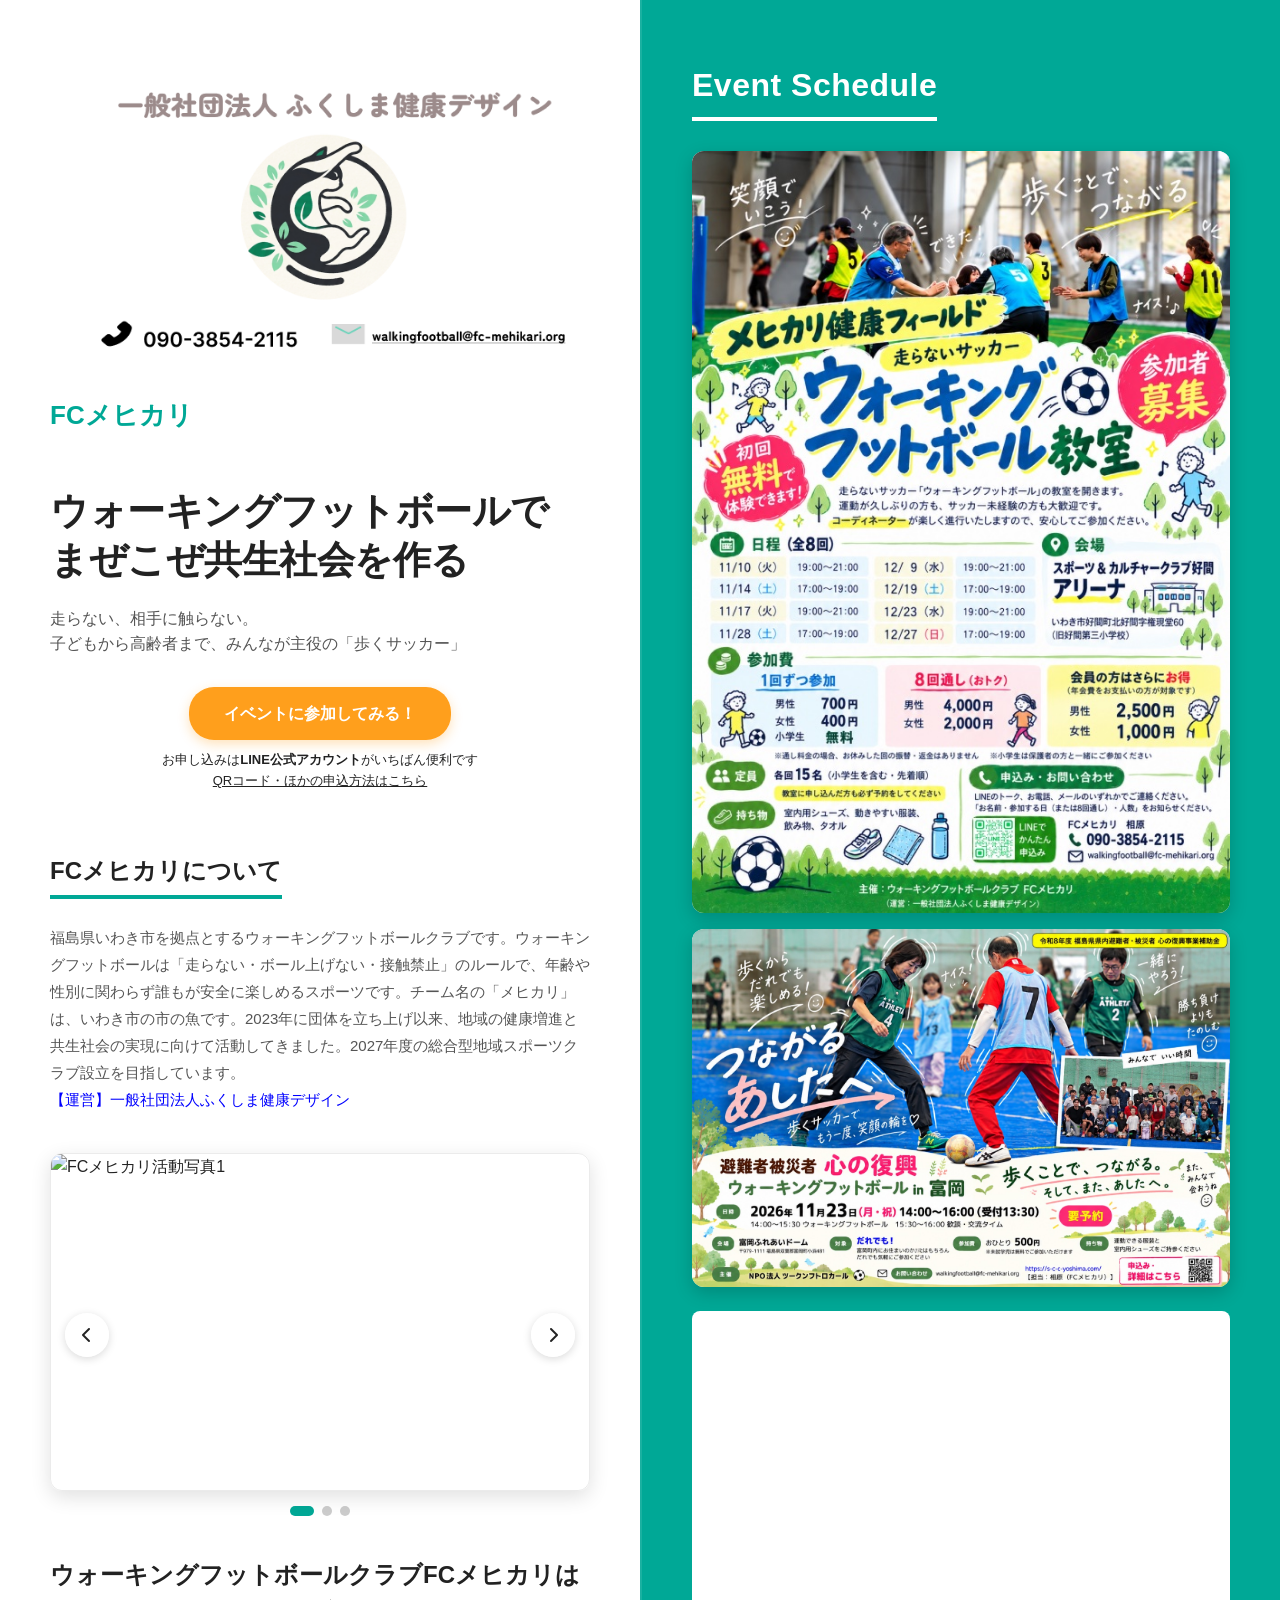
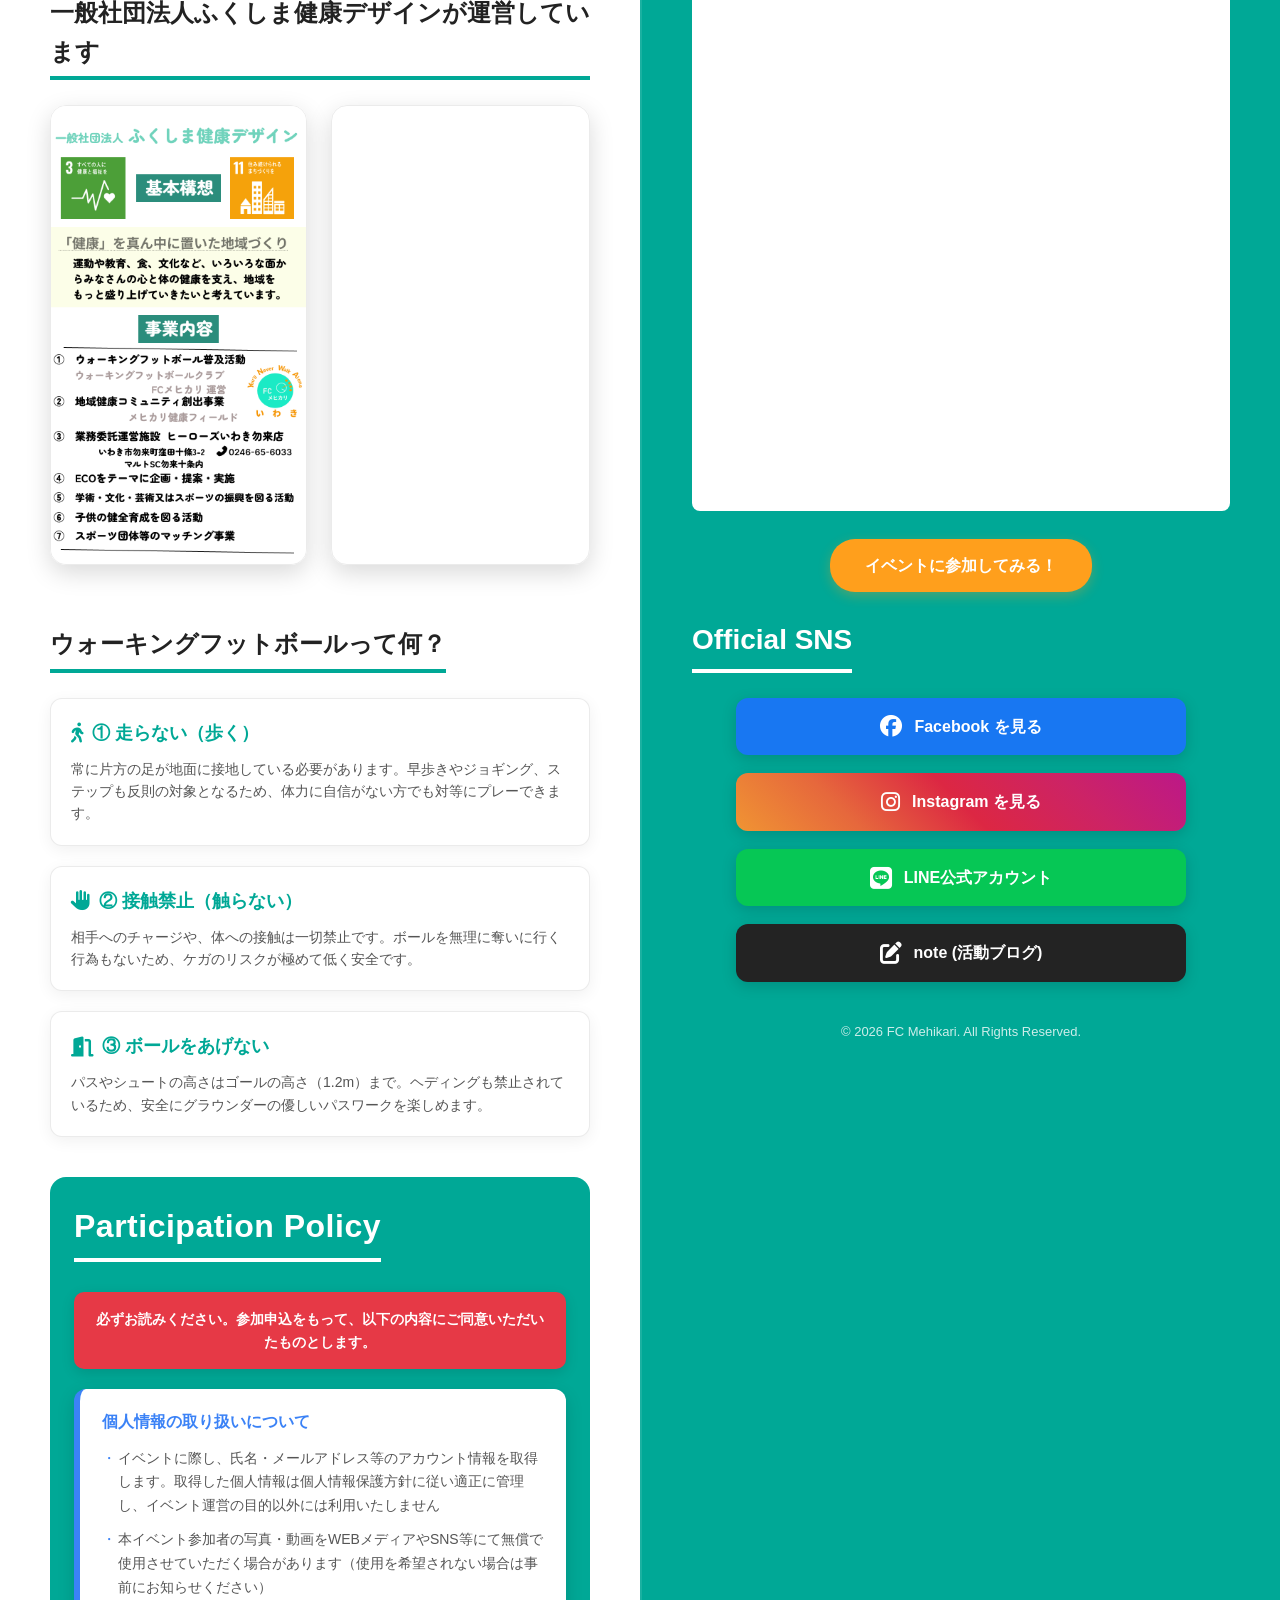
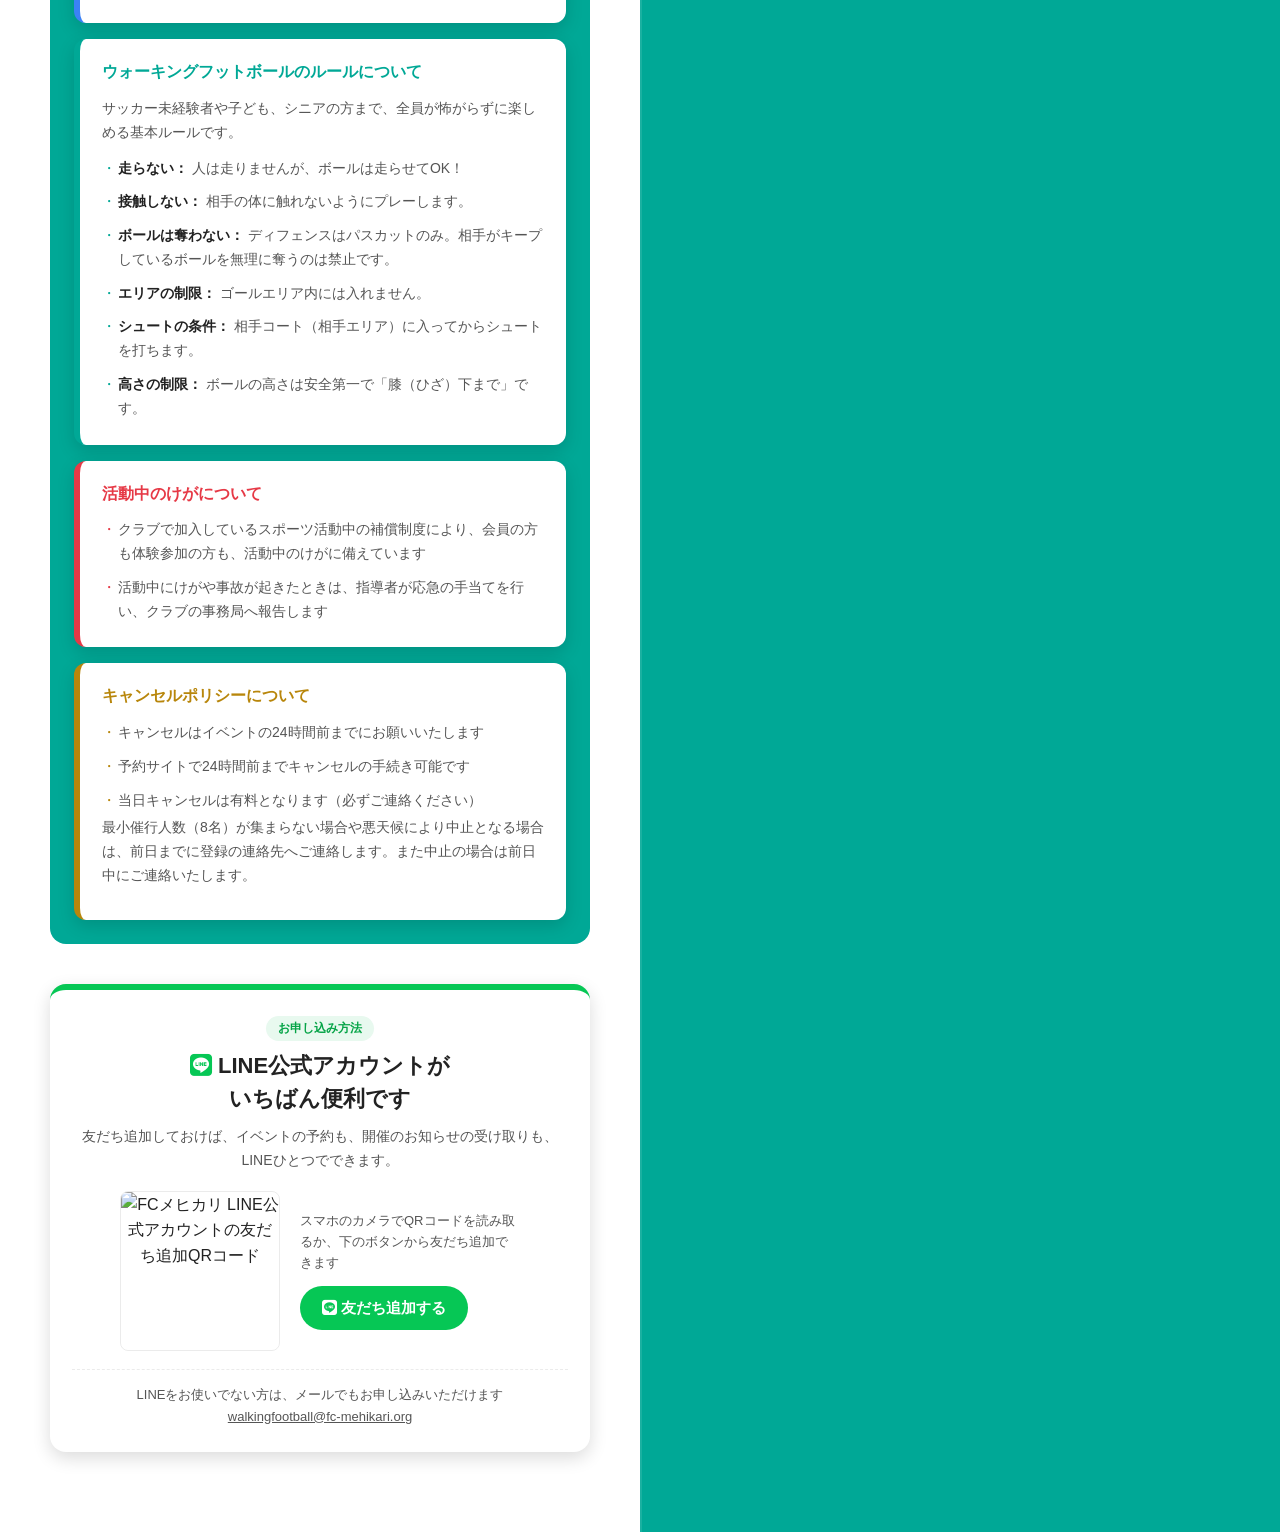
==== commit 6d85ad90: "LINEでの申込み案内を参加ポリシーの下へ、日程の埋め込みをチラシの下へ移動 - 左カラム：Participation Policy の下に「お申し込み方法（LINE公式）」 - 右カラム：Event" ====
--- a/index.html
+++ b/index.html
@@ -296,12 +296,55 @@
             </p>
           </div>
         </div>
+
+        <div class="line-apply" id="line-apply">
+          <p class="line-apply__label">お申し込み方法</p>
+          <h4 class="line-apply__title">
+            <i class="fab fa-line"></i> LINE公式アカウントが<br />いちばん便利です
+          </h4>
+          <p class="line-apply__text">
+            友だち追加しておけば、イベントの予約も、開催のお知らせの受け取りも、LINEひとつでできます。
+          </p>
+          <div class="line-apply__body">
+            <img
+              class="line-apply__qr"
+              src="https://qr-official.line.me/gs/M_927fwrzj_GW.png?oat_content=qr"
+              alt="FCメヒカリ LINE公式アカウントの友だち追加QRコード"
+              width="180"
+              height="180"
+              loading="lazy"
+            />
+            <div class="line-apply__side">
+              <p class="line-apply__hint">スマホのカメラでQRコードを読み取るか、下のボタンから友だち追加できます</p>
+              <a
+                href="https://line.me/R/ti/p/@927fwrzj"
+                class="line-apply__btn"
+                target="_blank"
+                rel="noopener"
+                ><i class="fab fa-line"></i> 友だち追加する</a
+              >
+            </div>
+          </div>
+          <p class="line-apply__other">
+            LINEをお使いでない方は、メールでもお申し込みいただけます<br />
+            <a href="mailto:walkingfootball@fc-mehikari.org">walkingfootball@fc-mehikari.org</a>
+          </p>
+        </div>
       </div>
 
       <div class="right-content" id="events">
         <div class="schedule-section" id="event-schedule">
           <h3 class="right-section-title">Event Schedule</h3>
 
+
+          <div class="flyer-list">
+            <a href="img/flyer-kyoshitsu.jpg" target="_blank" rel="noopener" class="flyer-item">
+              <img src="img/flyer-kyoshitsu.jpg" alt="メヒカリ健康フィールド ウォーキングフットボール教室のチラシ（11月〜12月・全8回、スポーツ＆カルチャークラブ好間アリーナ）" width="595" height="842" loading="lazy" />
+            </a>
+            <a href="img/flyer-tomioka.jpg" target="_blank" rel="noopener" class="flyer-item">
+              <img src="img/flyer-tomioka.jpg" alt="避難者被災者 心の復興ウォーキングフットボールin富岡のチラシ（2026年11月23日、富岡ふれあいドーム）" width="1400" height="933" loading="lazy" />
+            </a>
+          </div>
           <div class="event-calendar" style="margin-bottom: 20px">
             <!-- ウォーキングフットボールの日程（events.fc-mehikari.org の埋め込みページ。日程はそちらのスプレッドシートで更新） -->
             <iframe
@@ -321,15 +364,6 @@
               });
             </script>
           </div>
-
-          <div class="flyer-list">
-            <a href="img/flyer-kyoshitsu.jpg" target="_blank" rel="noopener" class="flyer-item">
-              <img src="img/flyer-kyoshitsu.jpg" alt="メヒカリ健康フィールド ウォーキングフットボール教室のチラシ（11月〜12月・全8回、スポーツ＆カルチャークラブ好間アリーナ）" width="595" height="842" loading="lazy" />
-            </a>
-            <a href="img/flyer-tomioka.jpg" target="_blank" rel="noopener" class="flyer-item">
-              <img src="img/flyer-tomioka.jpg" alt="避難者被災者 心の復興ウォーキングフットボールin富岡のチラシ（2026年11月23日、富岡ふれあいドーム）" width="1400" height="933" loading="lazy" />
-            </a>
-          </div>
           <a
             href="https://line-harness-mehikari.barazyuuzi2000.workers.dev/o?liffId=2011760967-pE8Cflor&amp;page=event&amp;id=38e8ca1e-dfea-4890-92be-a9a872fa78ce"
             class="btn-orange-cta"
@@ -337,39 +371,6 @@
             rel="noopener"
             >イベントに参加してみる！</a
           >
-          <div class="line-apply" id="line-apply">
-            <p class="line-apply__label">お申し込み方法</p>
-            <h4 class="line-apply__title">
-              <i class="fab fa-line"></i> LINE公式アカウントが<br />いちばん便利です
-            </h4>
-            <p class="line-apply__text">
-              友だち追加しておけば、イベントの予約も、開催のお知らせの受け取りも、LINEひとつでできます。
-            </p>
-            <div class="line-apply__body">
-              <img
-                class="line-apply__qr"
-                src="https://qr-official.line.me/gs/M_927fwrzj_GW.png?oat_content=qr"
-                alt="FCメヒカリ LINE公式アカウントの友だち追加QRコード"
-                width="180"
-                height="180"
-                loading="lazy"
-              />
-              <div class="line-apply__side">
-                <p class="line-apply__hint">スマホのカメラでQRコードを読み取るか、下のボタンから友だち追加できます</p>
-                <a
-                  href="https://line.me/R/ti/p/@927fwrzj"
-                  class="line-apply__btn"
-                  target="_blank"
-                  rel="noopener"
-                  ><i class="fab fa-line"></i> 友だち追加する</a
-                >
-              </div>
-            </div>
-            <p class="line-apply__other">
-              LINEをお使いでない方は、メールでもお申し込みいただけます<br />
-              <a href="mailto:walkingfootball@fc-mehikari.org">walkingfootball@fc-mehikari.org</a>
-            </p>
-          </div>
         </div>
         <!-- <div class="google-calendar-card">
             <iframe
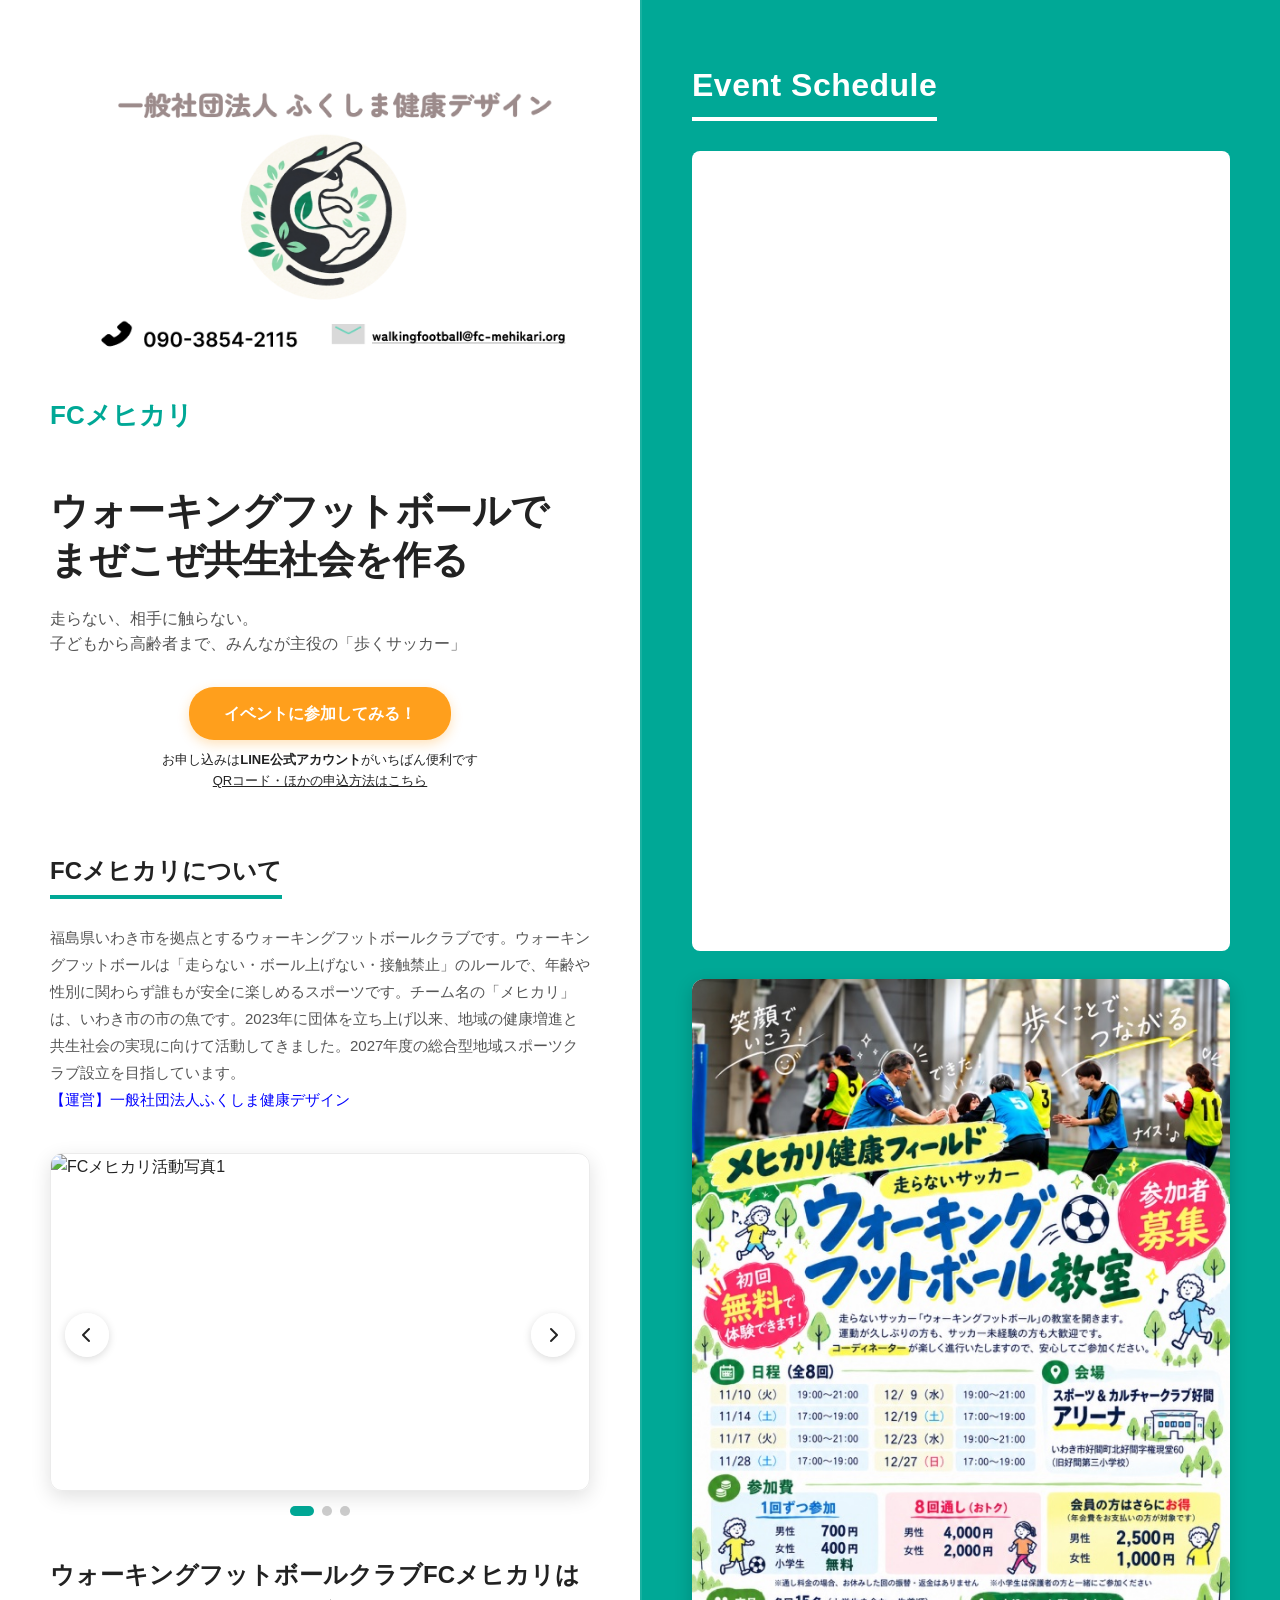
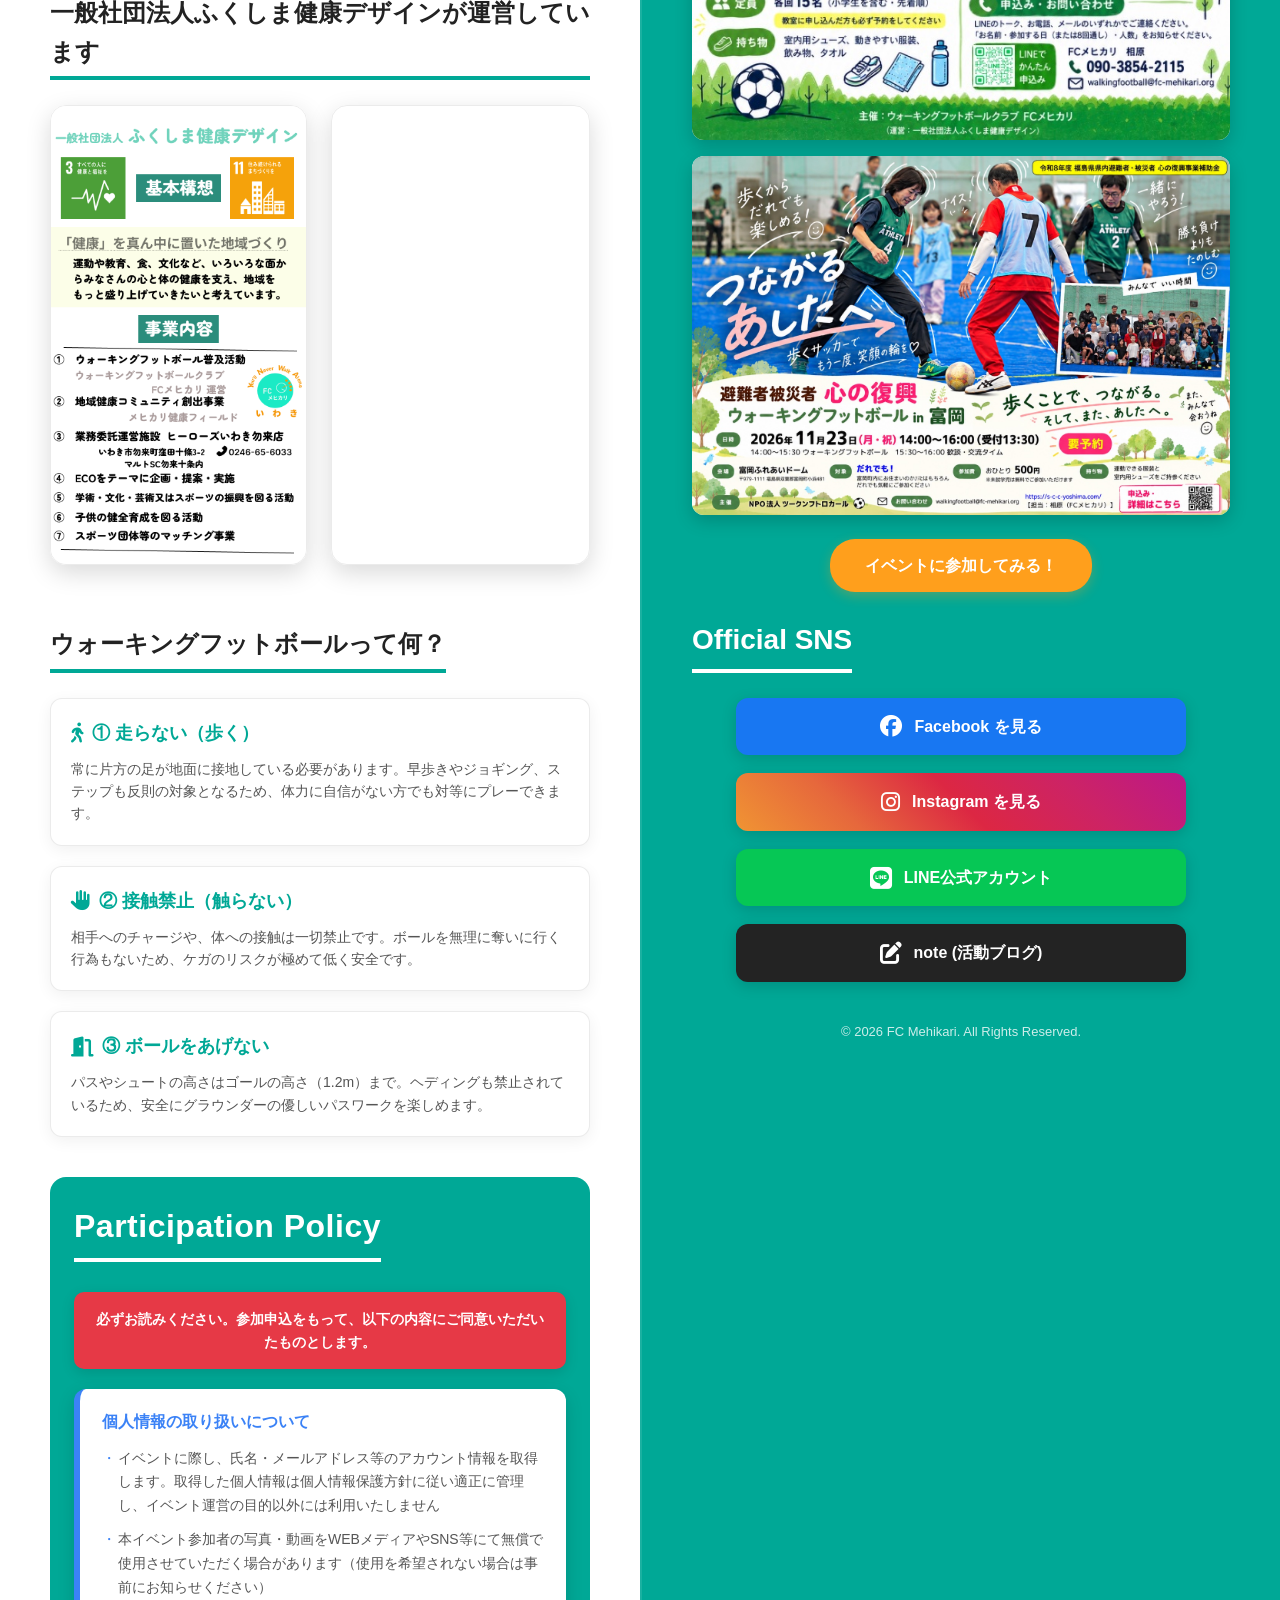
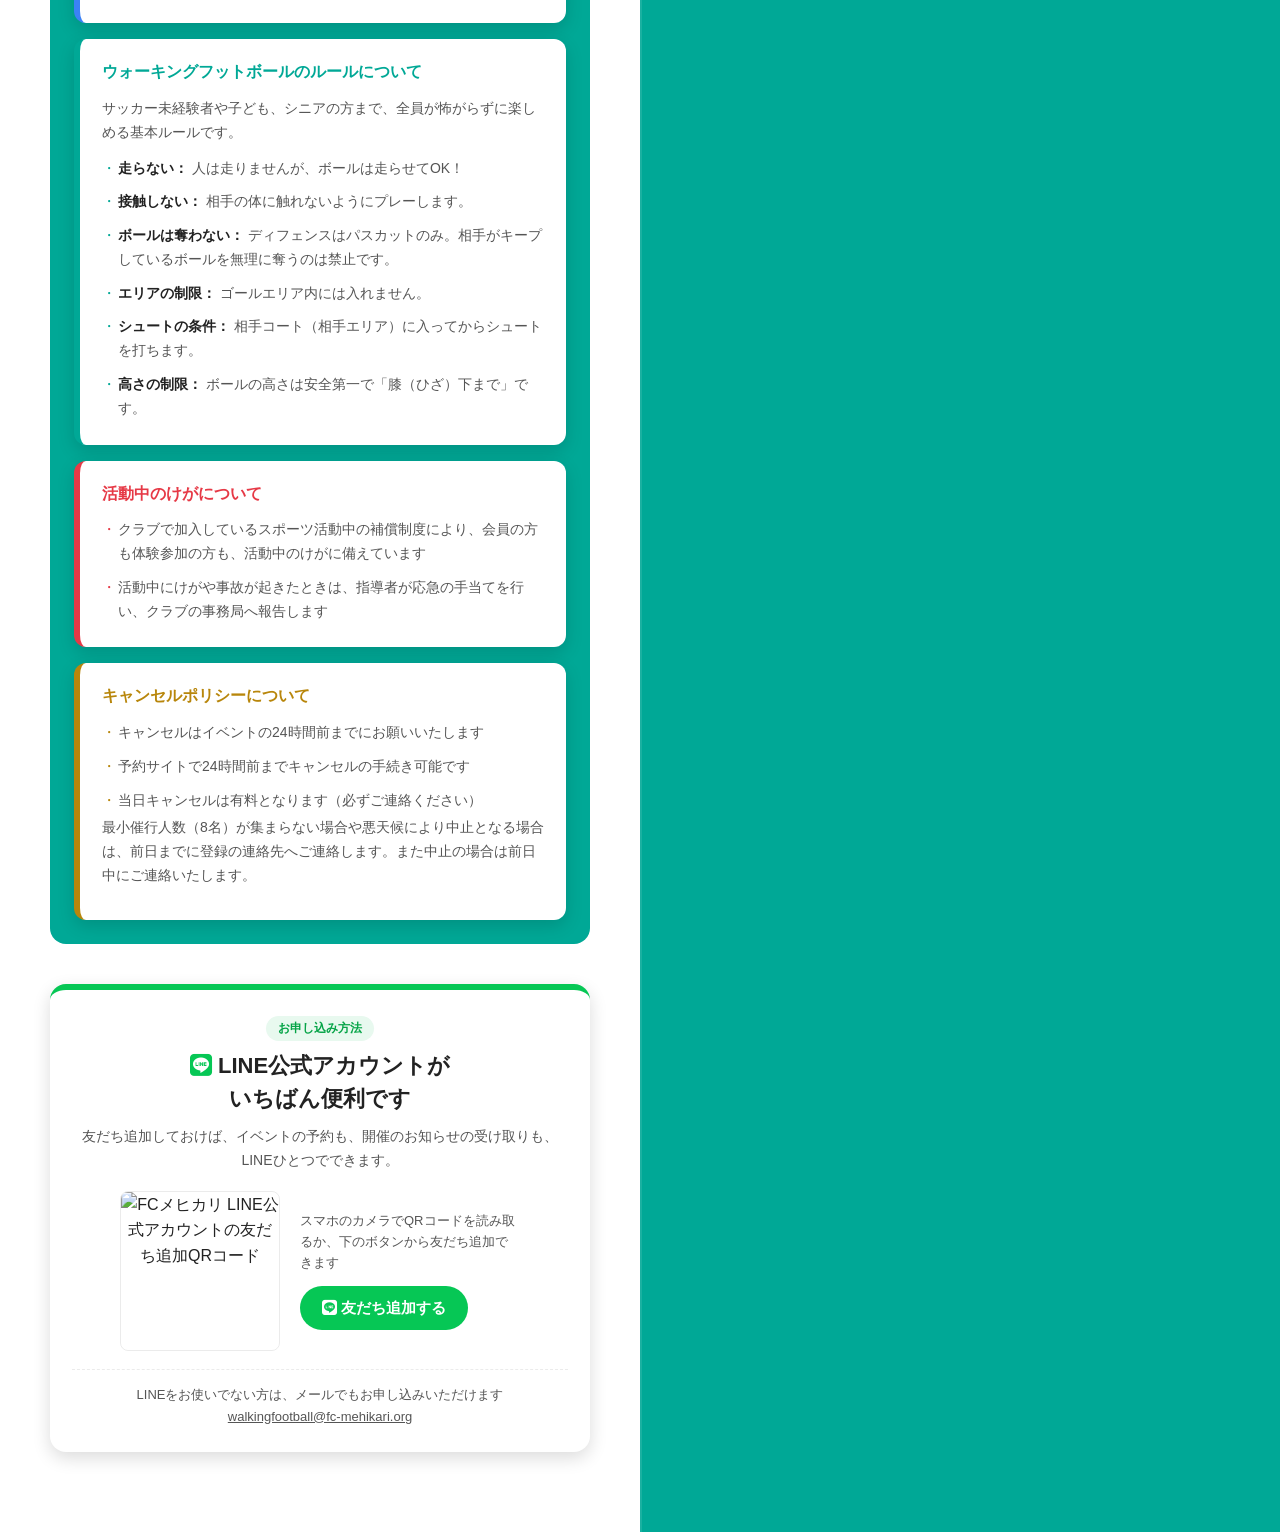
==== commit dcd16592: "Event Schedule の並びを「日程 → チラシ」に戻す Co-Authored-By: Claude Opus 5.5 <noreply@anthropic.com>" ====
--- a/index.html
+++ b/index.html
@@ -337,20 +337,12 @@
           <h3 class="right-section-title">Event Schedule</h3>
 
 
-          <div class="flyer-list">
-            <a href="img/flyer-kyoshitsu.jpg" target="_blank" rel="noopener" class="flyer-item">
-              <img src="img/flyer-kyoshitsu.jpg" alt="メヒカリ健康フィールド ウォーキングフットボール教室のチラシ（11月〜12月・全8回、スポーツ＆カルチャークラブ好間アリーナ）" width="595" height="842" loading="lazy" />
-            </a>
-            <a href="img/flyer-tomioka.jpg" target="_blank" rel="noopener" class="flyer-item">
-              <img src="img/flyer-tomioka.jpg" alt="避難者被災者 心の復興ウォーキングフットボールin富岡のチラシ（2026年11月23日、富岡ふれあいドーム）" width="1400" height="933" loading="lazy" />
-            </a>
-          </div>
           <div class="event-calendar" style="margin-bottom: 20px">
-            <!-- ウォーキングフットボールの日程（events.fc-mehikari.org の埋め込みページ。日程はそちらのスプレッドシートで更新） -->
+            <!-- FCメヒカリが関わる予定（events.fc-mehikari.org の埋め込みページ。日程はそちらのスプレッドシートで更新） -->
             <iframe
               id="fcm-wf-events"
-              src="https://events.fc-mehikari.org/embed/walking-football/"
-              title="ウォーキングフットボール イベント日程"
+              src="https://events.fc-mehikari.org/embed/mehikari/"
+              title="FCメヒカリが関わる予定"
               loading="lazy"
               style="width: 100%; height: 800px; border: 0; border-radius: 8px; background: #fff"
             ></iframe>
@@ -364,6 +356,15 @@
               });
             </script>
           </div>
+
+          <div class="flyer-list">
+            <a href="img/flyer-kyoshitsu.jpg" target="_blank" rel="noopener" class="flyer-item">
+              <img src="img/flyer-kyoshitsu.jpg" alt="メヒカリ健康フィールド ウォーキングフットボール教室のチラシ（11月〜12月・全8回、スポーツ＆カルチャークラブ好間アリーナ）" width="595" height="842" loading="lazy" />
+            </a>
+            <a href="img/flyer-tomioka.jpg" target="_blank" rel="noopener" class="flyer-item">
+              <img src="img/flyer-tomioka.jpg" alt="避難者被災者 心の復興ウォーキングフットボールin富岡のチラシ（2026年11月23日、富岡ふれあいドーム）" width="1400" height="933" loading="lazy" />
+            </a>
+          </div>
           <a
             href="https://line-harness-mehikari.barazyuuzi2000.workers.dev/o?liffId=2011760967-pE8Cflor&amp;page=event&amp;id=38e8ca1e-dfea-4890-92be-a9a872fa78ce"
             class="btn-orange-cta"
